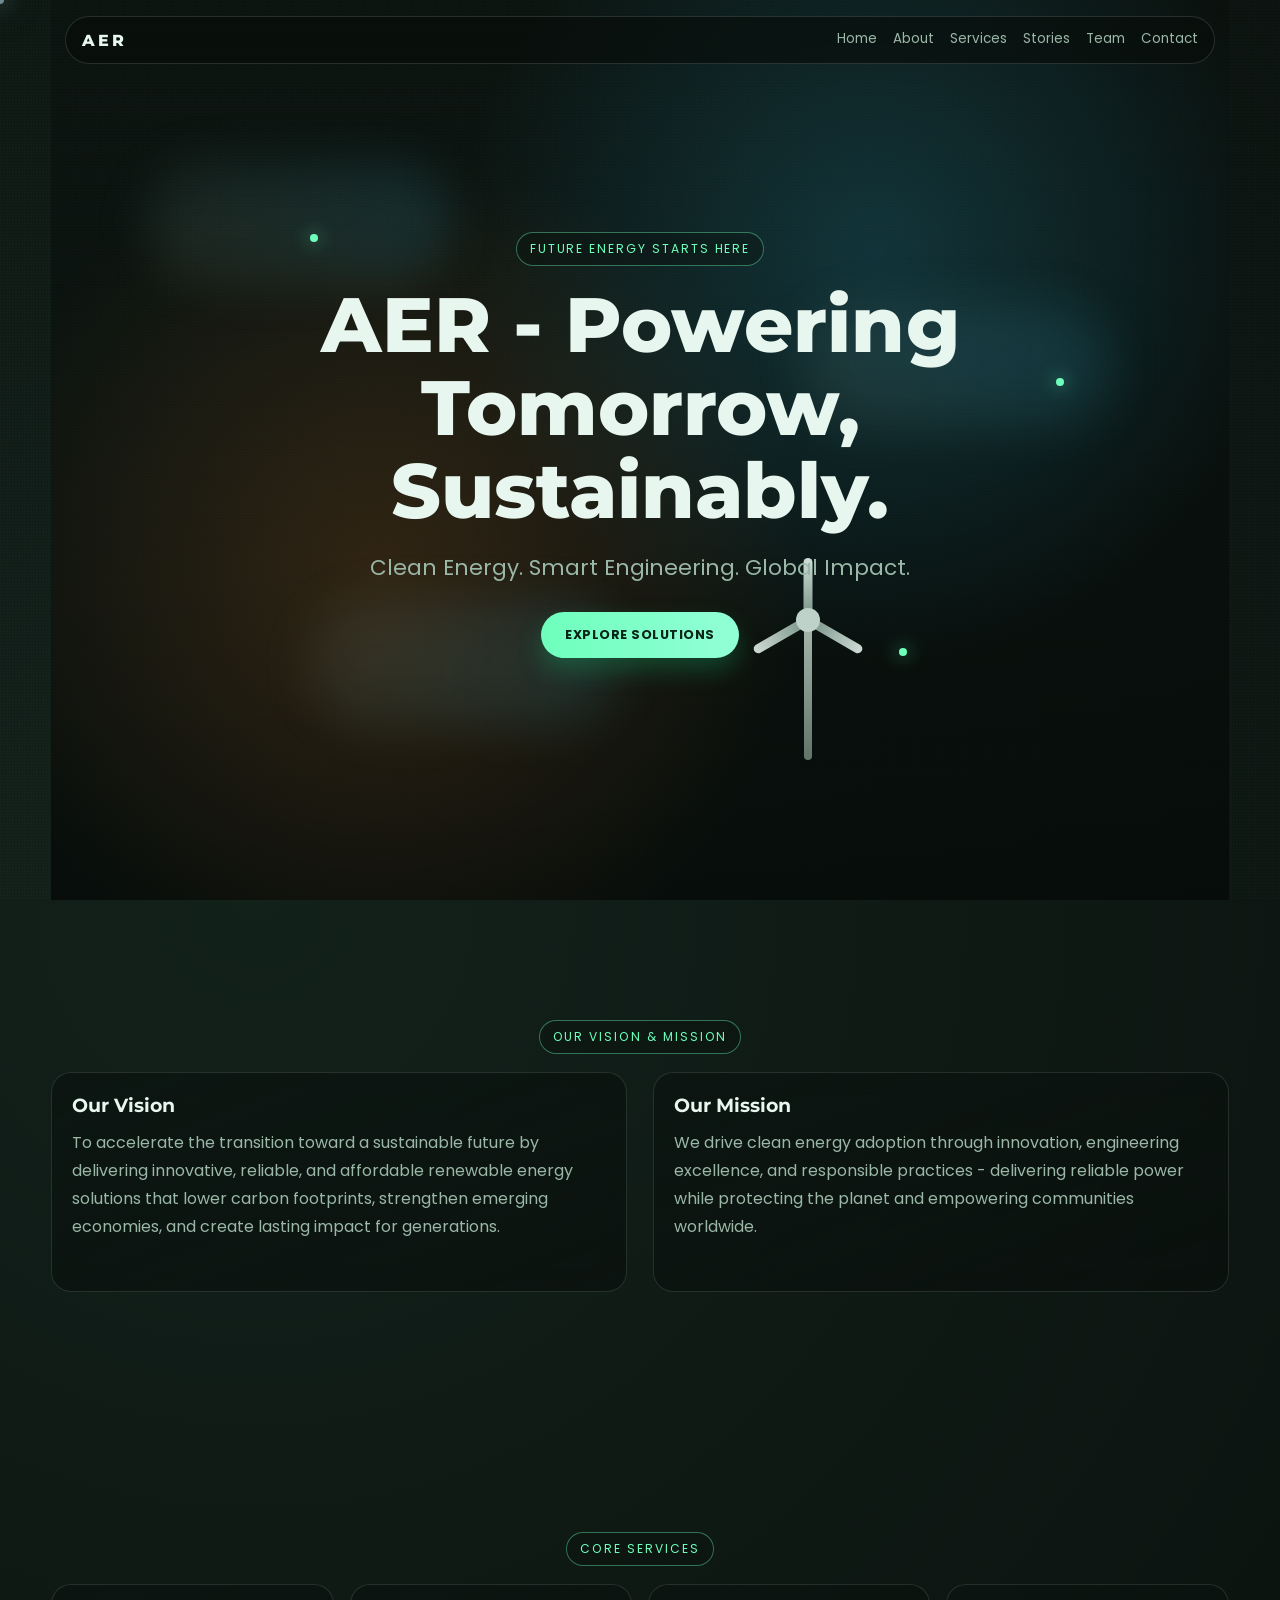
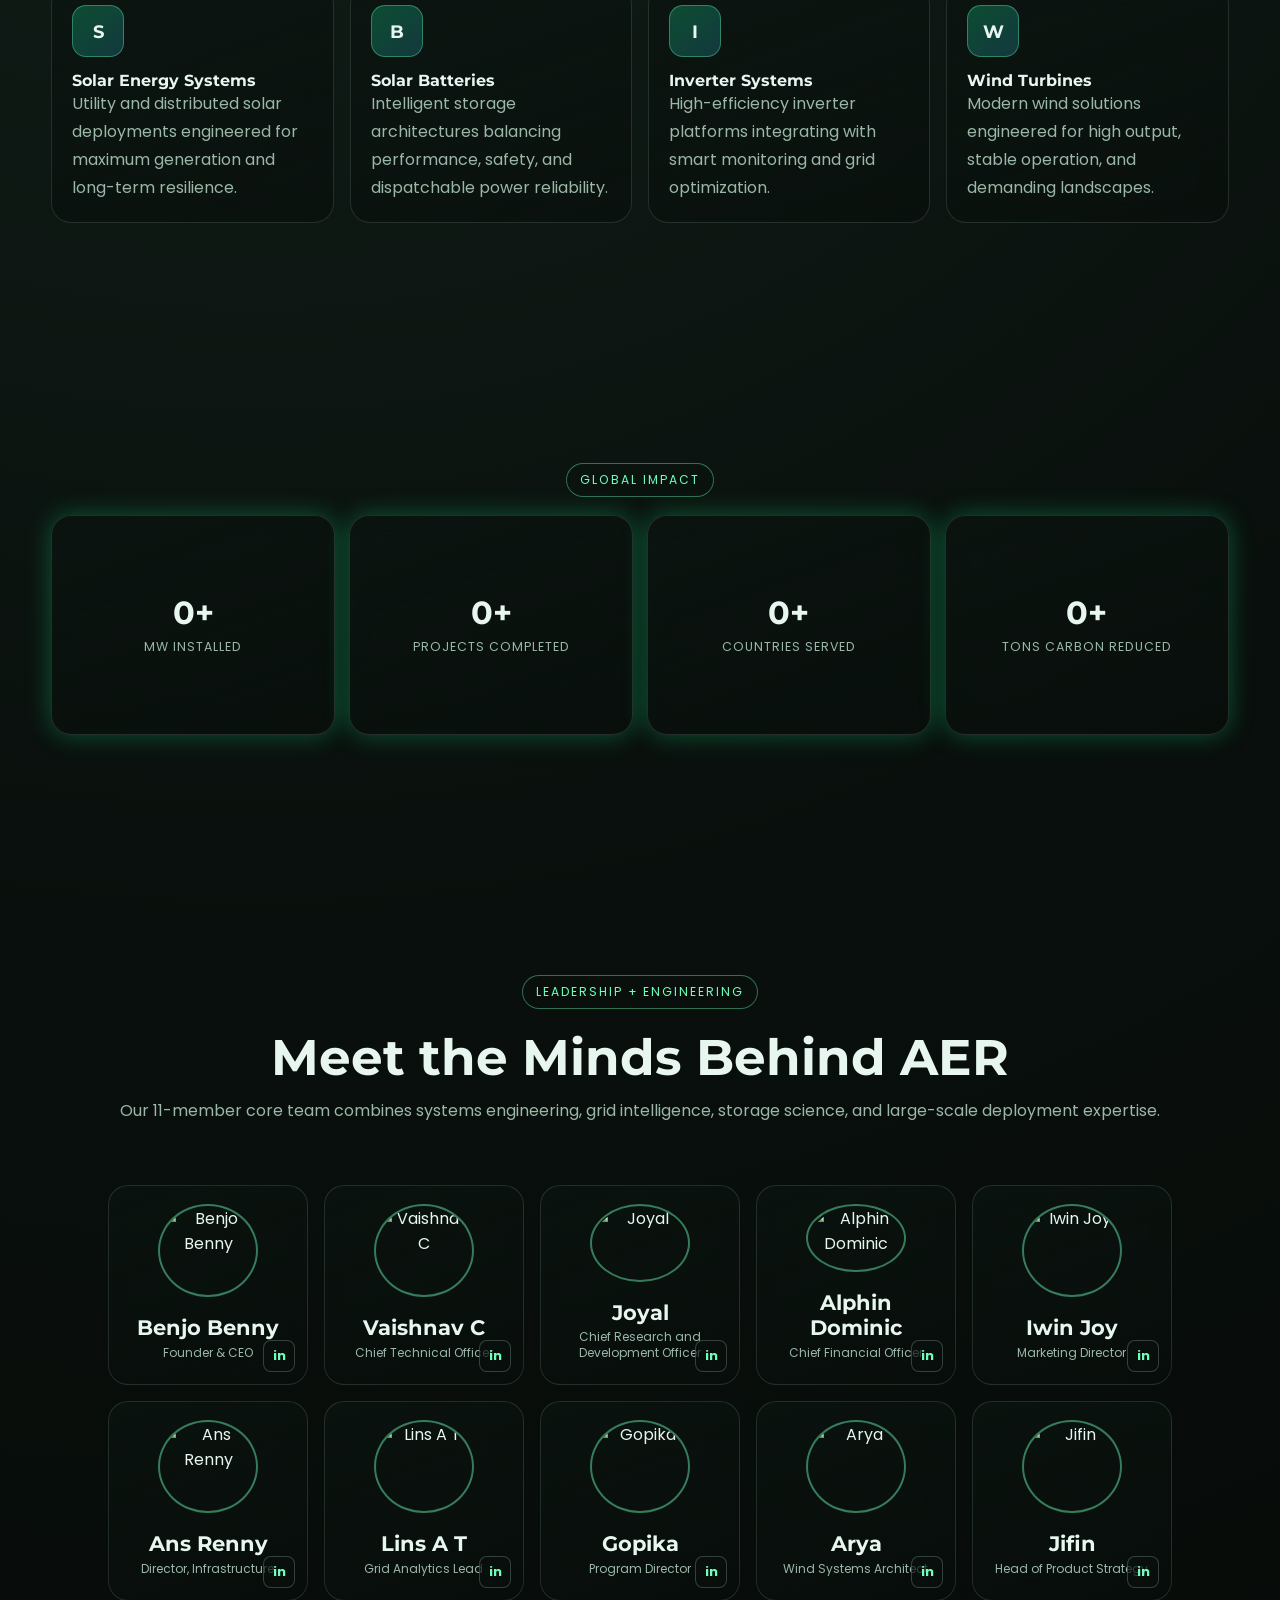
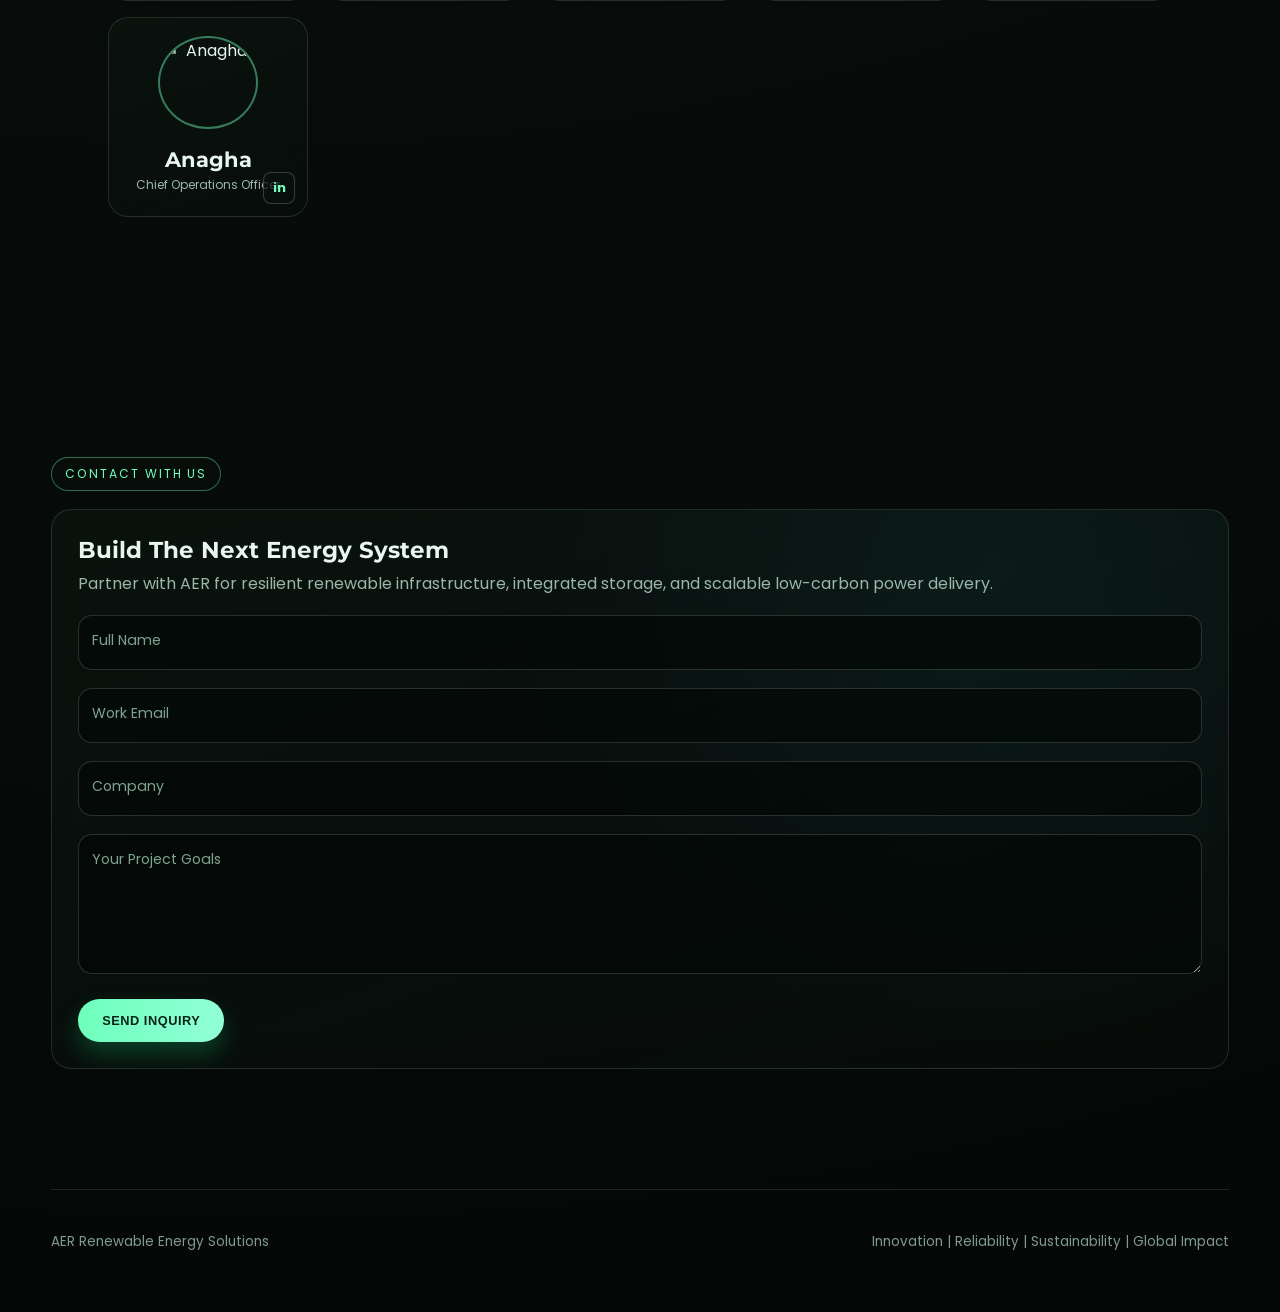
==== index.html @ be9a2032 "Add files via upload" ====
<!DOCTYPE html>
<html lang="en">
<head>
  <meta charset="UTF-8" />
  <meta name="viewport" content="width=device-width, initial-scale=1.0" />
  <title>AER | Powering Tomorrow, Sustainably.</title>
  <meta name="description" content="AER renewable energy solutions with cinematic interactive storytelling." />
  <link rel="preconnect" href="https://fonts.googleapis.com">
  <link rel="preconnect" href="https://fonts.gstatic.com" crossorigin>
  <link href="https://fonts.googleapis.com/css2?family=Montserrat:wght@400;600;700;800&family=Poppins:wght@400;500;600;700&display=swap" rel="stylesheet">
  <link rel="stylesheet" href="style.css">
  <script src="https://cdnjs.cloudflare.com/ajax/libs/gsap/3.12.5/gsap.min.js" defer></script>
  <script src="https://cdnjs.cloudflare.com/ajax/libs/gsap/3.12.5/ScrollTrigger.min.js" defer></script>
  <script src="https://unpkg.com/lenis@1.1.16/dist/lenis.min.js" defer></script>
  <script src="https://cdnjs.cloudflare.com/ajax/libs/three.js/r158/three.min.js" defer></script>
  
</head>
<body>
  <div class="grain" aria-hidden="true"></div>
  <div class="cursor-dot" aria-hidden="true"></div>
  <div class="preloader" id="preloader" aria-hidden="true">
    <div class="loader-wrap"><div class="logo">AER</div><div class="battery"><div class="battery-fill" id="batteryFill"></div></div><p>Charging clean energy experience...</p></div>
  </div>
  <div class="nav">
    <a href="#home" class="brand magnetic">AER</a>
    <!-- hamburger toggle for small screens -->
    <button class="nav-toggle" aria-label="Toggle menu">&#9776;</button>
    <div class="nav-links">
      <a href="#home" class="nav-link magnetic">Home</a><a href="#about" class="nav-link magnetic">About</a><a href="#services" class="nav-link magnetic">Services</a><a href="stories.html" class="nav-link magnetic">Stories</a><a href="#team" class="nav-link magnetic">Team</a><a href="#contact" class="nav-link magnetic">Contact</a>
    </div>
  </div>
  <main>
    <section class="hero section" id="home">
      <canvas id="earth-canvas" aria-hidden="true"></canvas><div class="hero-overlay"></div>
      <div class="parallax" data-speed=".2" style="top:18%;left:8%"></div><div class="parallax" data-speed=".35" style="top:34%;right:10%"></div><div class="parallax" data-speed=".15" style="top:67%;left:22%"></div>
      <div class="particle" data-speed=".55" style="top:26%;left:22%"></div><div class="particle" data-speed=".48" style="top:42%;right:14%"></div><div class="particle" data-speed=".62" style="top:72%;left:72%"></div>
      <!-- windmill added to hero -->
      <div class="turbine" style="bottom:20%;left:60%;width:100px;height:180px;position:absolute;z-index:3;opacity:.85;">
        <div class="blade-wrap"><div class="blade"></div><div class="blade"></div><div class="blade"></div></div>
        <div class="hub"></div>
        <div class="mast"></div>
      </div>
      <div class="hero-content"><span class="tag">Future Energy Starts Here</span><h1>AER - Powering Tomorrow, Sustainably.</h1><p>Clean Energy. Smart Engineering. Global Impact.</p><a href="#services" class="btn magnetic">Explore Solutions</a></div>
    </section>
    <section class="section" id="about"><span class="tag section-tag-center">Our Vision & Mission</span><div class="about-grid">
      <article class="glass service-card tilt-card reveal-up"><h3>Our Vision</h3><p>To accelerate the transition toward a sustainable future by delivering innovative, reliable, and affordable renewable energy solutions that lower carbon footprints, strengthen emerging economies, and create lasting impact for generations.</p></article>
      <article class="glass service-card tilt-card reveal-up"><h3>Our Mission</h3><p>We drive clean energy adoption through innovation, engineering excellence, and responsible practices - delivering reliable power while protecting the planet and empowering communities worldwide.</p></article>
    </div></section>
    <section class="section" id="services"><span class="tag section-tag-center">Core Services</span><div class="services-grid">
      <article class="service-card reveal-up tilt-card"><div class="icon">S</div><h4>Solar Energy Systems</h4><p>Utility and distributed solar deployments engineered for maximum generation and long-term resilience.</p></article>
      <article class="service-card reveal-up tilt-card"><div class="icon">B</div><h4>Solar Batteries</h4><p>Intelligent storage architectures balancing performance, safety, and dispatchable power reliability.</p></article>
      <article class="service-card reveal-up tilt-card"><div class="icon">I</div><h4>Inverter Systems</h4><p>High-efficiency inverter platforms integrating with smart monitoring and grid optimization.</p></article>
      <article class="service-card reveal-up tilt-card"><div class="icon">W</div><h4>Wind Turbines</h4><p>Modern wind solutions engineered for high output, stable operation, and demanding landscapes.</p></article>
    </div></section>
    <section class="section" id="stats"><span class="tag section-tag-center">Global Impact</span><div class="stats">
      <div class="stat-card service-card tilt-card reveal-up"><h3><span class="counter" data-target="700">0</span>+</h3><p>MW Installed</p></div>
      <div class="stat-card service-card tilt-card reveal-up"><h3><span class="counter" data-target="20">0</span>+</h3><p>Projects Completed</p></div>
      <div class="stat-card service-card tilt-card reveal-up"><h3><span class="counter" data-target="1">0</span>+</h3><p>Countries Served</p></div>
      <div class="stat-card service-card tilt-card reveal-up"><h3><span class="counter" data-target="1">0</span>+</h3><p>Tons Carbon Reduced</p></div>
    </div></section>



    <section class="section" id="team">
      <div class="team-intro reveal-up"><span class="tag">Leadership + Engineering</span><h2>Meet the Minds Behind AER</h2><p>Our 11-member core team combines systems engineering, grid intelligence, storage science, and large-scale deployment expertise.</p></div>
      <div class="team-grid">
          <article class="team-card tilt-card reveal-up"><img class="avatar" loading="lazy" src="assets\images\20250613_120931.jpg" alt="Benjo Benny" /><h4>Benjo Benny</h4><p class="role">Founder & CEO</p><a class="linkedin magnetic" href="#">in</a></article>
          <article class="team-card tilt-card reveal-up"><img class="avatar" loading="lazy" src="assets\images\me.jpg" alt="Vaishnav C" /><h4>Vaishnav C</h4><p class="role">Chief Technical Officer</p><a class="linkedin magnetic" href="https://www.linkedin.com/in/vaishnavc2005/">in</a></article>
          <article class="team-card tilt-card reveal-up"><img class="avatar" loading="lazy" src="assets\images\Screenshot_20260301_175904_Instagram.jpg" alt="Joyal" /><h4>Joyal</h4><p class="role">Chief Research and Development Officer</p><a class="linkedin magnetic" href="#">in</a></article>
          <article class="team-card tilt-card reveal-up"><img class="avatar" loading="lazy" src="assets\images\20250502_023035.jpg" alt="Alphin Dominic" /><h4>Alphin Dominic</h4><p class="role">Chief Financial Officer</p><a class="linkedin magnetic" href="#">in</a></article>
          <article class="team-card tilt-card reveal-up"><img class="avatar" loading="lazy" src="assets\images\iwin.jpg" alt="Iwin Joy" /><h4>Iwin Joy</h4><p class="role">Marketing Director</p><a class="linkedin magnetic" href="#">in</a></article>
          <article class="team-card tilt-card reveal-up"><img class="avatar" loading="lazy" src="assets\images\Screenshot_20260301_180236_Instagram.jpg" alt="Ans Renny" /><h4>Ans Renny</h4><p class="role">Director, Infrastructure</p><a class="linkedin magnetic" href="#">in</a></article>
          <article class="team-card tilt-card reveal-up"><img class="avatar" loading="lazy" src="assets\images\Screenshot_20260301_180206_Instagram.jpg" alt="Lins A T" /><h4>Lins A T</h4><p class="role">Grid Analytics Lead</p><a class="linkedin magnetic" href="#">in</a></article>
          <article class="team-card tilt-card reveal-up"><img class="avatar" loading="lazy" src="assets\images\gopika.jpg" alt="Gopika" /><h4>Gopika</h4><p class="role">Program Director</p><a class="linkedin magnetic" href="#">in</a></article>
          <article class="team-card tilt-card reveal-up"><img class="avatar" loading="lazy" src="assets\images\arya.jpg" alt="Arya" /><h4>Arya</h4><p class="role">Wind Systems Architect</p><a class="linkedin magnetic" href="#">in</a></article>
          <article class="team-card tilt-card reveal-up"><img class="avatar" loading="lazy" src="assets\images\20250612_165816.jpg" alt="Jifin" /><h4>Jifin</h4><p class="role">Head of Product Strategy</p><a class="linkedin magnetic" href="#">in</a></article>
          <article class="team-card tilt-card reveal-up"><img class="avatar" loading="lazy" src="assets\images\anagha.jpg" alt="Anagha" /><h4>Anagha</h4><p class="role">Chief Operations Officer</p><a class="linkedin magnetic" href="#">in</a></article>
      </div>
    </section>

    <section class="section" id="contact"><span class="tag">Contact with Us</span><div class="contact-wrap">
      <div class="contact-panel service-card tilt-card reveal-up" style="width:100%;">
        <h3 style="font-family:Montserrat,sans-serif;font-size:1.45rem;margin-bottom:6px">Build The Next Energy System</h3><p style="color:var(--muted);margin-bottom:18px;line-height:1.7">Partner with AER for resilient renewable infrastructure, integrated storage, and scalable low-carbon power delivery.</p>
        <form><div class="field"><input type="text" id="name" placeholder=" " required><label for="name">Full Name</label></div><div class="field"><input type="email" id="email" placeholder=" " required><label for="email">Work Email</label></div><div class="field"><input type="text" id="company" placeholder=" " required><label for="company">Company</label></div><div class="field"><textarea id="message" placeholder=" " required></textarea><label for="message">Your Project Goals</label></div><button type="submit" class="btn magnetic">Send Inquiry</button></form>
      </div>
    </div></section>
  </main>
  <footer><span>AER Renewable Energy Solutions</span><span>Innovation | Reliability | Sustainability | Global Impact</span></footer>

  <script src="script.js" defer></script>
</body>
</html>
---- style.css ----
:root{--bg:#060b09;--text:#e7f6ee;--muted:#9ab7a8;--green:#12d27f;--greenSoft:#6effbc;--orange:#ff8a31;--blue:#36cfff;--ring:rgba(110,255,188,.35)}
    *{margin:0;padding:0;box-sizing:border-box}
    html,body{min-height:100%;background:radial-gradient(circle at 20% 20%,#13211b 0%,#090f0c 45%,#040706 100%);color:var(--text);font-family:Poppins,sans-serif;overflow-x:hidden;cursor:none}
    a{text-decoration:none;color:inherit} img{display:block;max-width:100%;object-fit:cover}
    .grain{position:fixed;inset:0;pointer-events:none;z-index:2;opacity:.08;background-image:radial-gradient(circle at 1px 1px,#fff 1px,transparent 0);background-size:3px 3px;mix-blend-mode:soft-light}
    .cursor-dot,.cursor-ring{position:fixed;top:0;left:0;pointer-events:none;border-radius:50%;transform:translate(-50%,-50%);z-index:1000}
    .cursor-dot{width:8px;height:8px;background:rgba(173,216,230,0.6);box-shadow:0 0 20px rgba(173,216,230,0.8),0 0 40px rgba(173,216,230,0.5);animation:flame-flicker 1s infinite;}
    
    .cursor-particle{position:fixed;width:8px;height:8px;border-radius:50%;background:rgba(173,216,230,0.5);pointer-events:none;will-change:transform,opacity;animation:particle-fade 0.8s forwards;}
    @keyframes particle-fade{0%{transform:translate(-50%,-50%) scale(1);opacity:1;}100%{transform:translate(-50%,-50%) scale(3) translateY(-30px);opacity:0;}}
    .cursor-ring.active{width:64px;height:64px;border-color:rgba(255,140,0,.8);box-shadow:0 0 32px rgba(255,140,0,.4);}
    @keyframes flame-flicker{0%,100%{transform:scale(1);}50%{transform:scale(1.3);}}
    .preloader{position:fixed;inset:0;z-index:1100;display:grid;place-items:center;background:linear-gradient(145deg,#040806,#101b15);transition:opacity .8s}
    .preloader.hide{opacity:0;pointer-events:none}
    .loader-wrap{text-align:center;width:min(460px,86vw)}
    .logo{font:800 clamp(2rem,8vw,4.2rem)/1 Montserrat,sans-serif;letter-spacing:.35em;color:transparent;background:linear-gradient(90deg,var(--greenSoft),var(--orange),var(--blue));background-clip:text;-webkit-background-clip:text;text-shadow:0 0 36px rgba(18,210,127,.4)}
    .battery{margin-top:20px;border:1px solid rgba(154,183,168,.6);border-radius:18px;padding:4px;position:relative;height:24px}
    .battery::after{content:"";position:absolute;right:-9px;top:5px;width:5px;height:12px;border-radius:3px;background:rgba(154,183,168,.65)}
    .battery-fill{height:100%;width:0;border-radius:12px;background:linear-gradient(90deg,var(--green),var(--orange),var(--blue));box-shadow:0 0 20px rgba(18,210,127,.45)}
    .preloader p{margin-top:12px;font-size:.82rem;letter-spacing:.08em;text-transform:uppercase;color:var(--muted)}
    .nav{position:fixed;top:16px;left:50%;transform:translateX(-50%);z-index:200;width:min(1150px,94vw);padding:12px 16px;border:1px solid rgba(154,183,168,.2);border-radius:999px;background:rgba(8,13,10,.65);backdrop-filter:blur(12px);display:flex;justify-content:space-between;align-items:center}
    .brand{font:800 1rem Montserrat,sans-serif;letter-spacing:.2em}
    .nav-toggle{display:none;background:none;border:0;color:var(--text);font-size:1.6rem;cursor:pointer}
    .nav-links{display:flex;gap:16px;flex-wrap:wrap;font-size:.84rem;color:var(--muted)}
    .nav-links a{position:relative;padding-bottom:2px}.nav-links a::after{content:"";position:absolute;left:0;bottom:0;height:1px;width:0;background:var(--greenSoft);transition:.24s}.nav-links a:hover{color:var(--text)}.nav-links a:hover::after{width:100%}
    .section{width:min(1200px,92vw);margin:0 auto;padding:120px 0;position:relative;z-index:3}
    .tag{display:inline-block;font-size:.76rem;letter-spacing:.16em;text-transform:uppercase;color:var(--greenSoft);border:1px solid rgba(110,255,188,.4);border-radius:999px;padding:7px 13px;margin-bottom:18px;background:rgba(10,18,14,.4)}
    .hero{min-height:100vh;display:grid;place-items:center;padding-top:110px;overflow:hidden}
    #earth-canvas{position:absolute;inset:0;z-index:0;opacity:.65;pointer-events:none}
    .hero-overlay{position:absolute;inset:0;z-index:1;pointer-events:none;background:radial-gradient(circle at 70% 28%,rgba(54,207,255,.18),transparent 40%),radial-gradient(circle at 28% 64%,rgba(255,138,49,.16),transparent 42%),linear-gradient(180deg,rgba(6,11,9,.28),rgba(6,11,9,.88))}
    .hero-content{position:relative;z-index:3;max-width:880px;text-align:center}
    .hero h1{font:800 clamp(2.1rem,6vw,5rem)/1.08 Montserrat,sans-serif;margin-bottom:18px}
    .hero p{font-size:clamp(1rem,2.2vw,1.35rem);color:var(--muted);max-width:700px;margin:0 auto 28px}
    .btn{display:inline-flex;align-items:center;justify-content:center;border:0;color:#082418;background:linear-gradient(90deg,var(--greenSoft),#92ffd6);font-weight:700;letter-spacing:.04em;text-transform:uppercase;font-size:.8rem;border-radius:999px;padding:14px 24px;position:relative;overflow:hidden;box-shadow:0 12px 24px rgba(18,210,127,.25)}
    .btn::after{content:"";position:absolute;inset:0;background:linear-gradient(120deg,transparent 20%,rgba(255,255,255,.65),transparent 75%);transform:translateX(-120%);transition:.45s}.btn:hover::after{transform:translateX(130%)}
    .parallax,.particle{position:absolute;pointer-events:none;z-index:1}.parallax{width:clamp(140px,24vw,340px);height:clamp(70px,10vw,120px);border-radius:999px;filter:blur(25px);background:linear-gradient(90deg,rgba(154,183,168,.1),rgba(54,207,255,.12))}.particle{width:8px;height:8px;border-radius:50%;background:var(--greenSoft);box-shadow:0 0 18px rgba(110,255,188,.8)}
    .about-grid,.services-grid,.stats{display:grid;gap:16px}
    .about-grid{grid-template-columns:repeat(2,minmax(0,1fr));gap:26px}
    .services-grid{grid-template-columns:repeat(4,minmax(0,1fr))}
    .stats{grid-template-columns:repeat(4,minmax(0,1fr));gap:14px}
    .glass,.service-card,.stat-card,.team-card,.contact-panel{border:1px solid rgba(154,183,168,.18);border-radius:20px;background:linear-gradient(160deg,rgba(11,20,16,.82),rgba(8,14,11,.58));backdrop-filter:blur(12px)}
    .glass{padding:28px}.glass h3{font:700 1.2rem Montserrat,sans-serif;margin-bottom:12px}.glass p,.service-card p,.scene p,.team-intro p{color:var(--muted);line-height:1.75}
    .service-card{padding:20px;min-height:220px;position:relative;overflow:hidden;transition:.28s;isolation:isolate}.service-card:hover{transform:translateY(-8px);border-color:rgba(110,255,188,.45)}
    .service-card::before{content:"";position:absolute;inset:-20%;background:radial-gradient(circle at var(--mx,50%) var(--my,50%),rgba(18,210,127,.24),transparent 46%);opacity:0;transition:.24s;z-index:-1}.service-card:hover::before{opacity:1}
    .icon{width:52px;height:52px;border-radius:14px;display:grid;place-items:center;font:700 1.1rem Montserrat,sans-serif;margin-bottom:14px;background:linear-gradient(140deg,rgba(18,210,127,.3),rgba(54,207,255,.2));border:1px solid rgba(110,255,188,.35)}
    .service-card h4,.stat-card h3,.scene h3,.team-intro h2,.team-card h4{font-family:Montserrat,sans-serif}

.team-card h4{font-size:clamp(1rem,2vw,1.3rem);margin:6px 0 4px;word-break:break-word}
    .stat-card{padding:8px 12px;text-align:center;box-shadow:0 0 24px rgba(18,210,127,.35);min-width:120px;height:120px;display:flex;flex-direction:column;justify-content:center}.stat-card h3{font-size:clamp(1.4rem,3vw,2rem);margin:0}.stat-card p{color:var(--muted);font-size:.78rem;letter-spacing:.08em;text-transform:uppercase;margin:4px 0 0}
    .story{width:100%;max-width:100%;margin:0}.story-title{width:min(1200px,92vw);margin:0 auto;padding:80px 0 16px}
    .scene{min-height:85vh;display:grid;place-items:center;position:relative;overflow:hidden;border-block:1px solid rgba(154,183,168,.1)}
    .scene-bg{position:absolute;inset:0;z-index:1;background-size:cover;background-position:center;opacity:.94;filter:brightness(.5) saturate(1.08)}
    .scene-overlay{position:absolute;inset:0;background:linear-gradient(180deg,rgba(7,10,9,.3),rgba(6,10,8,.9));z-index:2}
    .scene-content{width:min(1000px,90vw);display:flex;justify-content:space-between;align-items:flex-end;gap:18px;padding-bottom:60px;position:relative;z-index:3}
    .scene h3{font-size:clamp(1.4rem,4vw,2.6rem);max-width:540px}.scene p{max-width:380px;text-align:right;font-size:.95rem}
    .energy-lines,.wind-lines{position:absolute;inset:0;z-index:2;pointer-events:none}
    .energy-lines path,.wind-lines path{fill:none;stroke-width:2.2;stroke-linecap:round;stroke-dasharray:600;stroke-dashoffset:600;filter:drop-shadow(0 0 8px rgba(54,207,255,.8))}
    .energy-lines path{stroke:var(--orange)} .wind-lines path{stroke:var(--blue)}
    .turbine{position:absolute;bottom:14%;left:14%;width:120px;height:220px;z-index:2;opacity:.95}
    .mast{width:8px;height:140px;background:linear-gradient(#c6d7ce,#71867b);margin:80px auto 0;border-radius:5px}
    .hub{width:24px;height:24px;border-radius:50%;background:#dff4ea;position:absolute;top:68px;left:50%;transform:translateX(-50%)}
    .blade-wrap{width:130px;height:130px;position:absolute;top:14px;left:50%;transform:translateX(-50%);transform-origin:center}
    .blade{position:absolute;width:9px;height:62px;left:50%;top:4px;transform-origin:bottom center;border-radius:8px;background:linear-gradient(#f3fff9,#88a79a)}
    .blade:nth-child(1){transform:translateX(-50%) rotate(0)} .blade:nth-child(2){transform:translateX(-50%) rotate(120deg)} .blade:nth-child(3){transform:translateX(-50%) rotate(240deg)}
    .team-intro{text-align:center;margin-bottom:60px}.team-intro h2{font-size:clamp(1.9rem,5vw,3.1rem);margin-bottom:10px}
    .team-grid{display:grid;gap:16px;grid-template-columns:repeat(auto-fill,200px);grid-auto-rows:200px;justify-content:center}
/* row-* wrappers no longer needed but keep for backward compatibility */
.row-3,.row-4{display:grid;gap:16px}
.row-3{grid-template-columns:repeat(3,200px);grid-auto-rows:200px;justify-content:center}
.row-4{grid-template-columns:repeat(4,200px);grid-auto-rows:200px;justify-content:center}
    .team-card{padding:18px;aspect-ratio:1/1;/* keep square */width:200px;/* increased size for more space */position:relative;overflow:hidden;transform-style:preserve-3d;transition:.2s;display:flex;flex-direction:column;align-items:center;justify-content:center;text-align:center;}
    .team-card::before{content:"";position:absolute;inset:0;background:radial-gradient(circle at var(--sx,50%) var(--sy,50%),rgba(54,207,255,.22),transparent 38%);opacity:0;transition:.2s}
    .team-card:hover{border-color:rgba(54,207,255,.45)}.team-card:hover::before{opacity:1}
    .avatar{width:100px;height:100px;border-radius:50%;border:2px solid rgba(110,255,188,.45);margin-bottom:12px;object-fit:cover}
    .role{color:var(--muted);font-size:.75rem;margin-bottom:6px;line-height:1.3;word-break:break-word}
    .linkedin{position:absolute;right:12px;bottom:12px;width:32px;height:32px;border-radius:8px;display:grid;place-items:center;border:1px solid rgba(154,183,168,.3);color:var(--greenSoft);font-weight:700;background:rgba(10,16,13,.7);font-size:0.8rem}
    .contact-wrap{display:grid;grid-template-columns:1fr;gap:20px;align-items:stretch}
    .contact-panel{padding:26px;background:linear-gradient(160deg,rgba(11,20,16,.8),rgba(9,14,11,.58)),radial-gradient(circle at 80% 10%,rgba(54,207,255,.2),transparent 46%)}
    .field{position:relative;margin-bottom:18px}
    .field input,.field textarea{width:100%;padding:16px 14px 12px;border-radius:14px;border:1px solid rgba(154,183,168,.23);background:rgba(4,9,7,.7);color:var(--text);font:inherit;outline:none;transition:.2s}
    .field textarea{min-height:140px;resize:vertical}.field label{position:absolute;left:14px;top:15px;color:#7fa391;font-size:.88rem;pointer-events:none;transition:.2s}
    .field input:focus,.field textarea:focus,.field input:not(:placeholder-shown),.field textarea:not(:placeholder-shown){border-color:rgba(110,255,188,.6);box-shadow:0 0 0 3px rgba(18,210,127,.14)}
    .field input:focus+label,.field textarea:focus+label,.field input:not(:placeholder-shown)+label,.field textarea:not(:placeholder-shown)+label{top:-9px;font-size:.74rem;color:var(--greenSoft);background:#0a120e;padding:0 4px}
    .map{height:100%;min-height:360px;border-radius:20px;border:1px solid rgba(154,183,168,.18);position:relative;overflow:hidden;background:linear-gradient(180deg,rgba(11,20,16,.7),rgba(8,14,11,.74)),url("https://images.unsplash.com/photo-1469474968028-56623f02e42e?auto=format&fit=crop&w=1200&q=80") center/cover}
    .map::after{content:"";position:absolute;inset:0;background:repeating-linear-gradient(90deg,rgba(110,255,188,.08) 0 1px,transparent 1px 26px),repeating-linear-gradient(0deg,rgba(54,207,255,.08) 0 1px,transparent 1px 26px);opacity:.5}
    .map-pin{position:absolute;left:58%;top:45%;width:18px;height:18px;border-radius:50%;background:var(--orange);box-shadow:0 0 20px rgba(255,138,49,.8);z-index:2;animation:ping 1.8s infinite ease-out}
    footer{width:min(1200px,92vw);margin:0 auto;padding:42px 0 60px;color:#7f9b8d;font-size:.84rem;display:flex;justify-content:space-between;border-top:1px solid rgba(154,183,168,.16)}
    @keyframes ping{0%{transform:scale(1);opacity:1}100%{transform:scale(2.8);opacity:0}}
    @media(max-width:1080px){.services-grid,.stats{grid-template-columns:repeat(2,minmax(0,1fr))}.scene-content{flex-direction:column;align-items:flex-start}.scene p{text-align:left}.contact-wrap{grid-template-columns:1fr}.row-4{grid-template-columns:repeat(2,minmax(0,1fr))}.row-3{grid-template-columns:1fr}}
    @media(max-width:760px){.nav{border-radius:18px}
      .nav-toggle{display:block}
      .nav-links{gap:10px;font-size:.75rem}
      .nav-links{position:absolute;top:60px;left:50%;transform:translateX(-50%);background:rgba(8,13,10,.85);flex-direction:column;align-items:center;gap:12px;padding:12px;display:none;max-width:90vw;border-radius:12px;}
      .nav-links.open{display:flex}
      .about-grid,.services-grid,.stats,.row-4{grid-template-columns:1fr}.section{padding:92px 0}.hero{min-height:92vh}
      .parallax,.particle,.turbine{display:none}
      #earth-canvas{display:none}
      .cursor-dot,.cursor-ring{display:none}html,body{cursor:auto}}

/* smaller adjustments for very narrow phones */
@media(max-width:480px){
      .nav{padding:8px 12px}
      .nav-toggle{font-size:1.4rem}
      .hero h1{font-size:clamp(1.8rem,7vw,4rem)}
      .hero p{font-size:clamp(.9rem,3vw,1.2rem)}
      .btn{padding:12px 20px;font-size:.72rem}
      .scene-content{padding-bottom:40px}
      footer{flex-direction:column;gap:10px;text-align:center}
}
.section-tag-center{display:table;margin-left:auto;margin-right:auto}
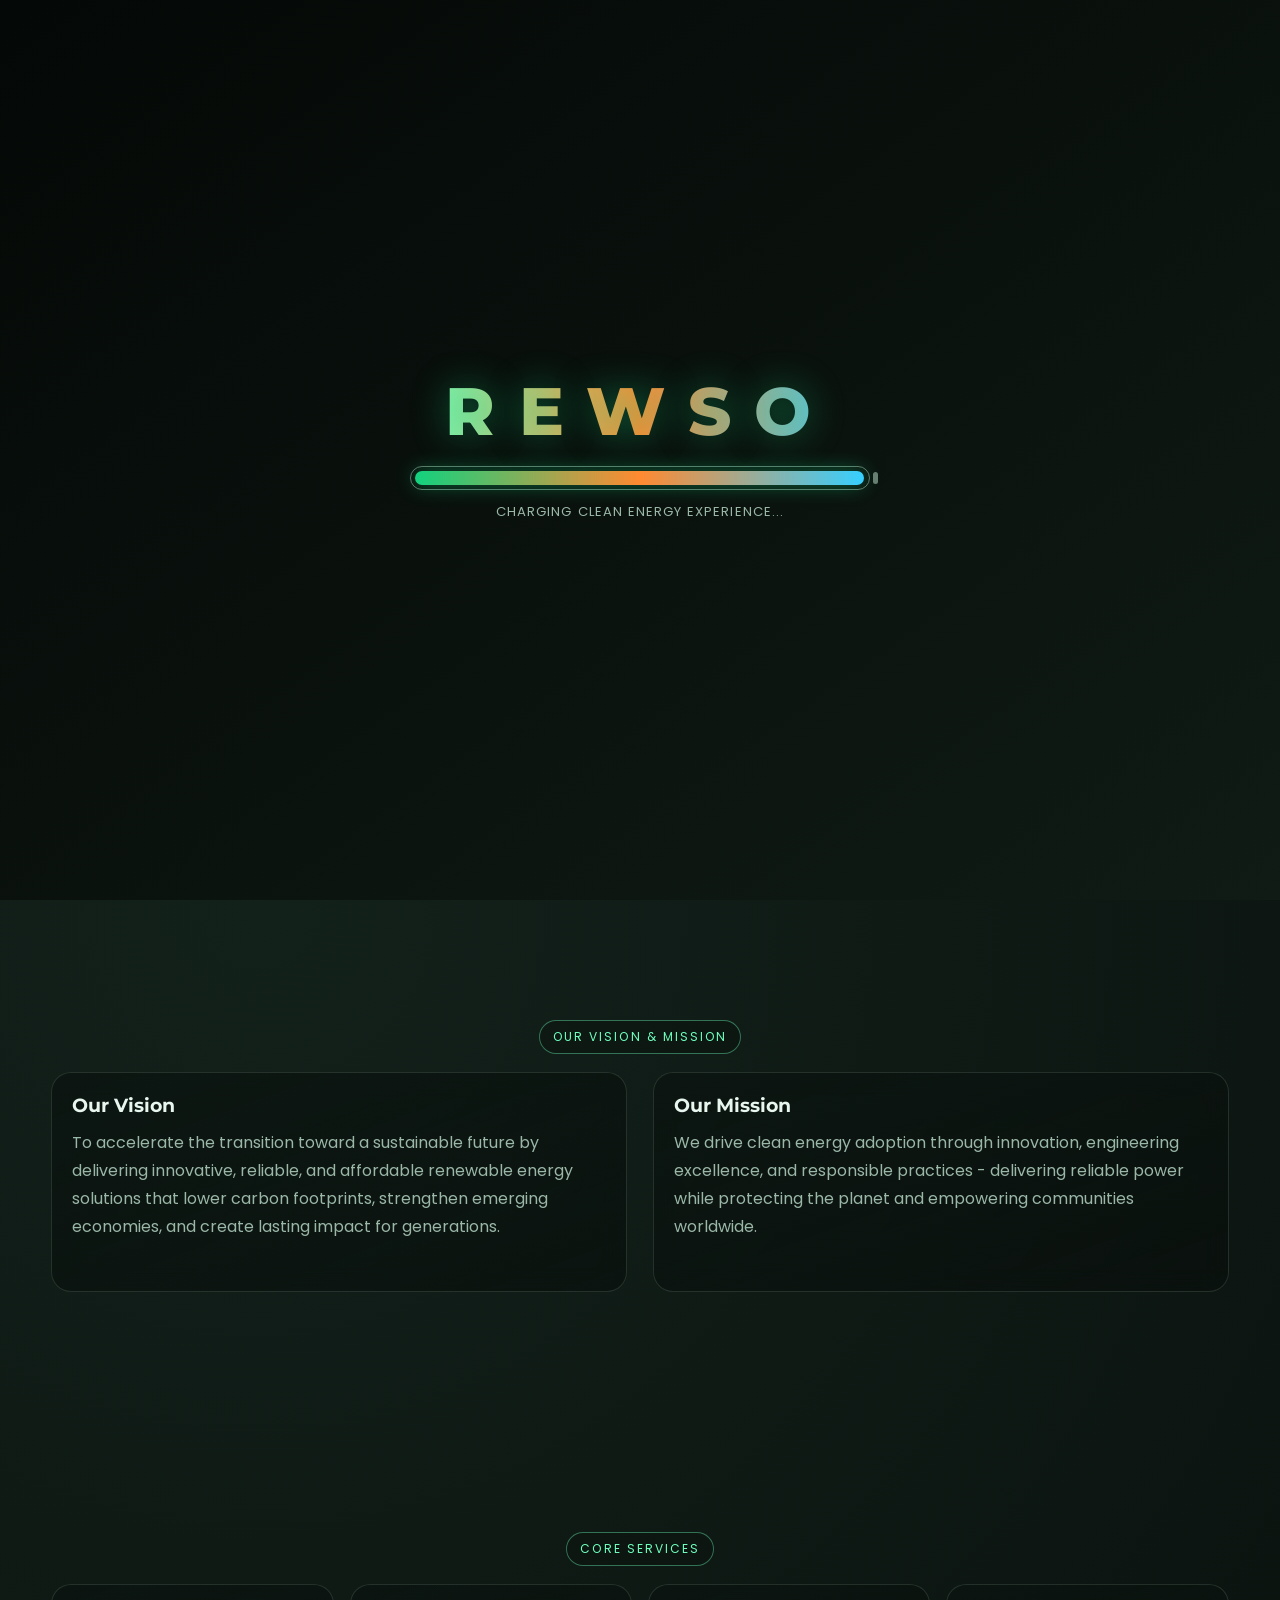
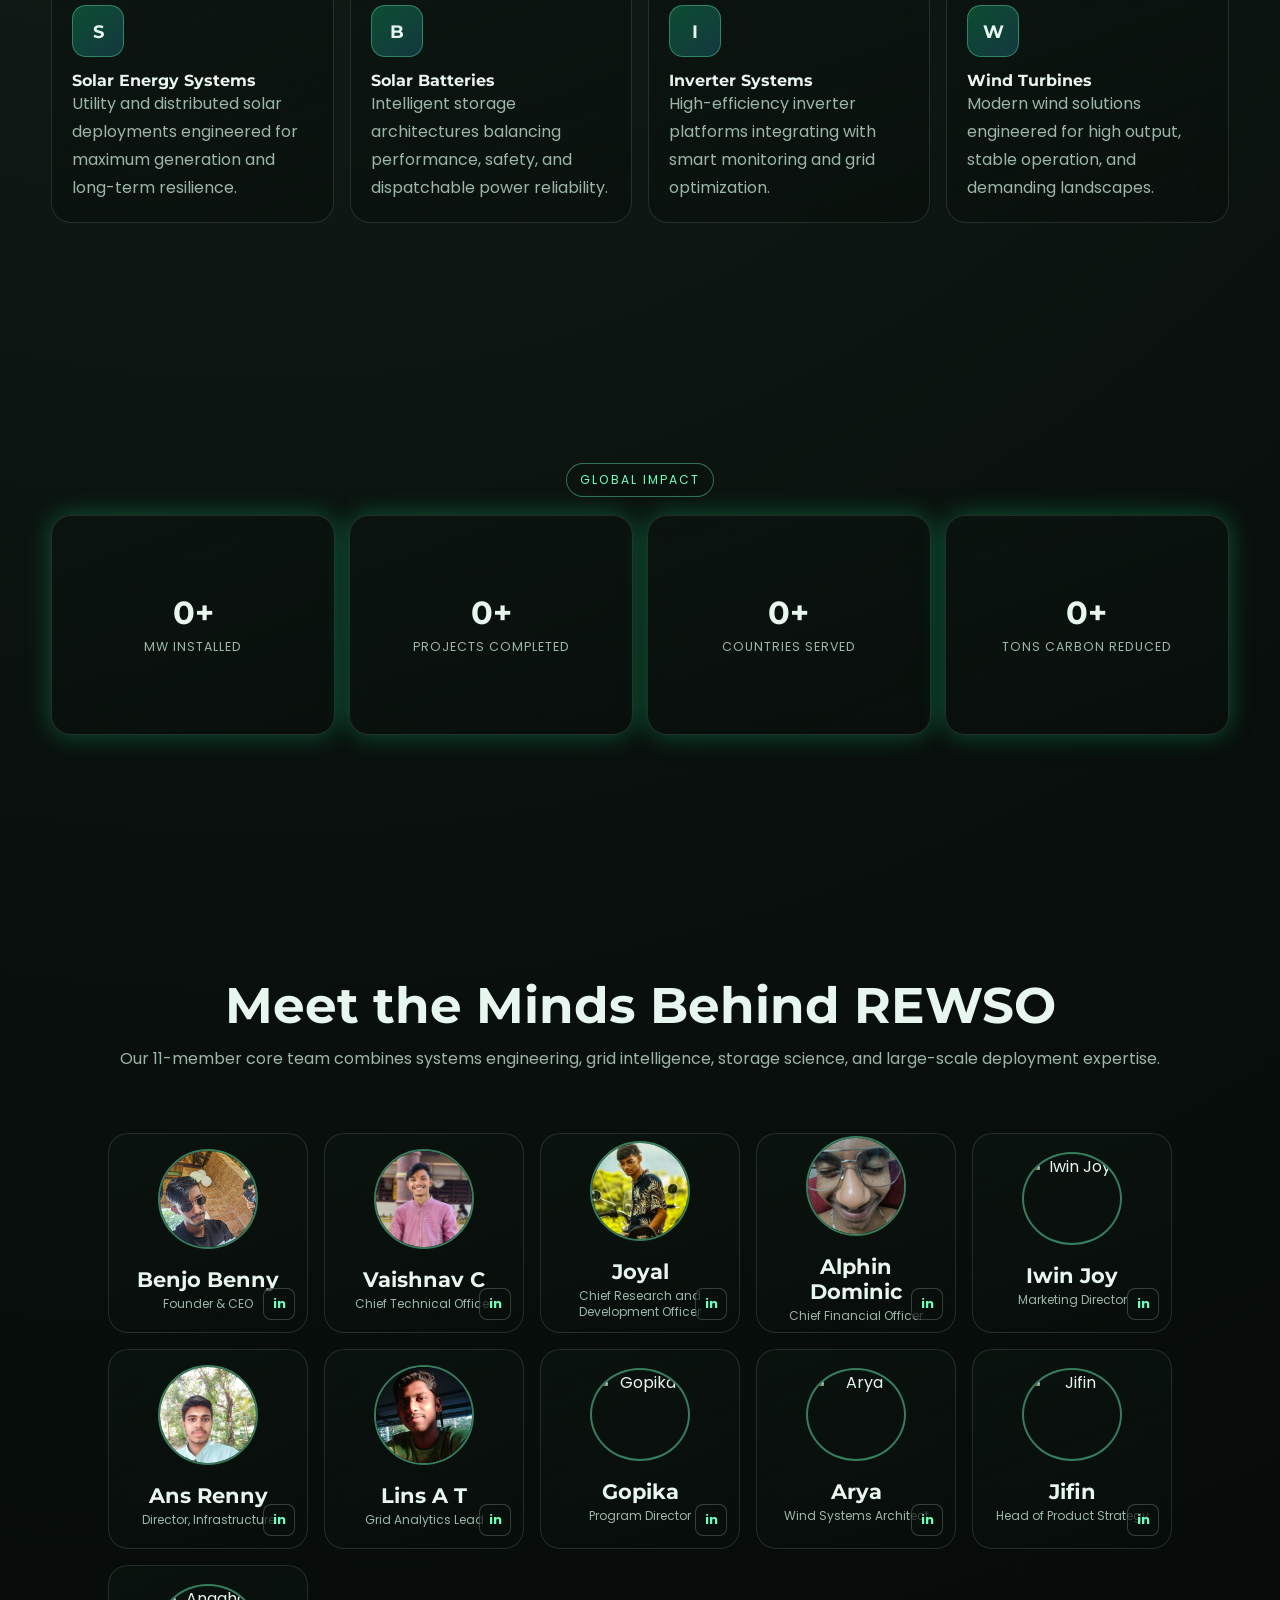
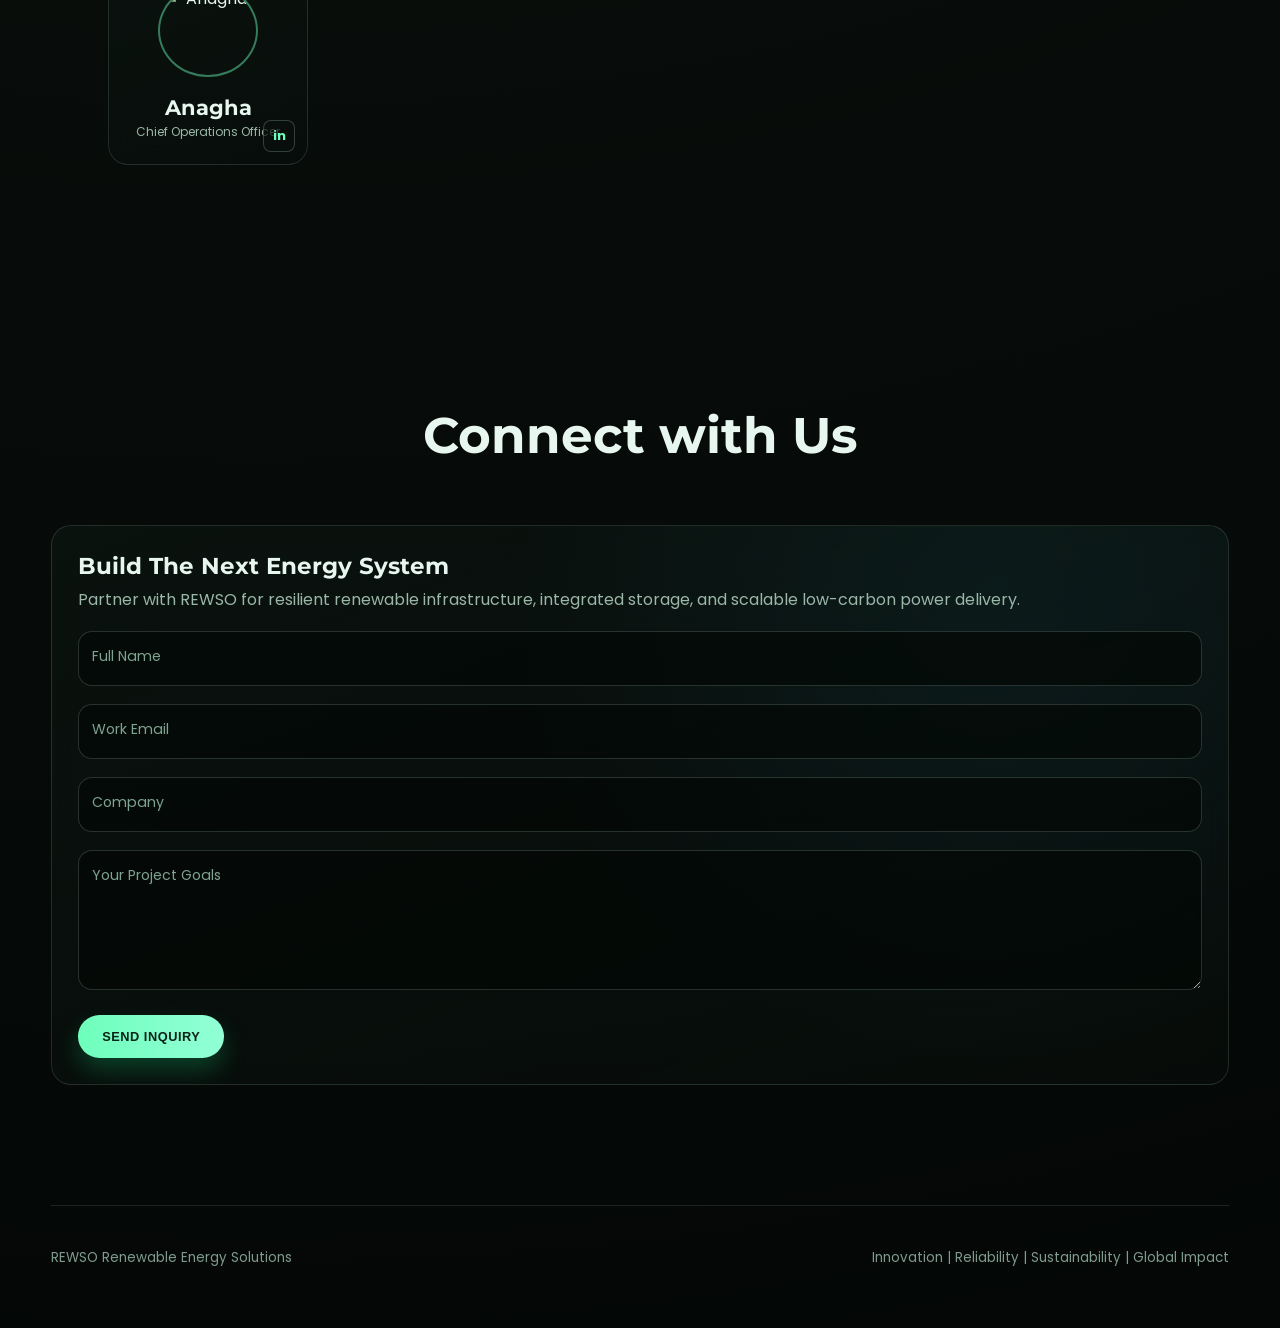
==== commit 42a05234: "Update index.html" ====
--- a/index.html
+++ b/index.html
@@ -4,7 +4,7 @@
 <head>
   <meta charset="UTF-8" />
   <meta name="viewport" content="width=device-width, initial-scale=1.0" />
-  <title>AER | Powering Tomorrow, Sustainably.</title>
+  <title>REWSO | Powering Tomorrow, Sustainably.</title>
   <meta name="description" content="AER renewable energy solutions with cinematic interactive storytelling." />
   <link rel="preconnect" href="https://fonts.googleapis.com">
   <link rel="preconnect" href="https://fonts.gstatic.com" crossorigin>
@@ -20,76 +20,221 @@
   <div class="grain" aria-hidden="true"></div>
   <div class="cursor-dot" aria-hidden="true"></div>
   <div class="preloader" id="preloader" aria-hidden="true">
-    <div class="loader-wrap"><div class="logo">AER</div><div class="battery"><div class="battery-fill" id="batteryFill"></div></div><p>Charging clean energy experience...</p></div>
+    <div class="loader-wrap"><div class="logo">REWSO</div><div class="battery"><div class="battery-fill" id="batteryFill"></div></div><p>Charging clean energy experience...</p></div>
   </div>
   <div class="nav">
-    <a href="#home" class="brand magnetic">AER</a>
+    <a href="#home" class="brand magnetic">REWSO</a>
     <!-- hamburger toggle for small screens -->
     <button class="nav-toggle" aria-label="Toggle menu">&#9776;</button>
     <div class="nav-links">
-      <a href="#home" class="nav-link magnetic">Home</a><a href="#about" class="nav-link magnetic">About</a><a href="#services" class="nav-link magnetic">Services</a><a href="stories.html" class="nav-link magnetic">Stories</a><a href="#team" class="nav-link magnetic">Team</a><a href="#contact" class="nav-link magnetic">Contact</a>
+      <a href="#home" class="nav-link magnetic">Home</a>
+      <a href="#about" class="nav-link magnetic">About</a>
+      <a href="products.html" class="nav-link magnetic">Products</a>
+      <a href="#services" class="nav-link magnetic">Services</a>
+      <!--<a href="stories.html" class="nav-link magnetic">Stories</a>-->
+      <a href="#team" class="nav-link magnetic">Team</a>
+      <a href="#contact" class="nav-link magnetic">Contact</a>
     </div>
   </div>
   <main>
     <section class="hero section" id="home">
       <canvas id="earth-canvas" aria-hidden="true"></canvas><div class="hero-overlay"></div>
-      <div class="parallax" data-speed=".2" style="top:18%;left:8%"></div><div class="parallax" data-speed=".35" style="top:34%;right:10%"></div><div class="parallax" data-speed=".15" style="top:67%;left:22%"></div>
-      <div class="particle" data-speed=".55" style="top:26%;left:22%"></div><div class="particle" data-speed=".48" style="top:42%;right:14%"></div><div class="particle" data-speed=".62" style="top:72%;left:72%"></div>
-      <!-- windmill added to hero -->
-      <div class="turbine" style="bottom:20%;left:60%;width:100px;height:180px;position:absolute;z-index:3;opacity:.85;">
-        <div class="blade-wrap"><div class="blade"></div><div class="blade"></div><div class="blade"></div></div>
+      <div class="parallax" data-speed=".2" style="top:18%;left:8%"></div>
+      <div class="parallax" data-speed=".35" style="top:34%;right:10%"></div>
+      <div class="parallax" data-speed=".15" style="top:67%;left:22%"></div>
+      <div class="particle" data-speed=".55" style="top:26%;left:22%"></div>
+      <div class="particle" data-speed=".48" style="top:42%;right:14%"></div>
+      <div class="particle" data-speed=".62" style="top:72%;left:72%"></div>
+      <!-- windmills added to hero (left and right) -->
+      <div class="turbine left" style="position:absolute;bottom:20%;left:8%;">
+        <div class="blade-wrap">
+        <div class="blade"></div>
+        <div class="blade"></div>
+        <div class="blade"></div>
+      </div>
         <div class="hub"></div>
         <div class="mast"></div>
       </div>
-      <div class="hero-content"><span class="tag">Future Energy Starts Here</span><h1>AER - Powering Tomorrow, Sustainably.</h1><p>Clean Energy. Smart Engineering. Global Impact.</p><a href="#services" class="btn magnetic">Explore Solutions</a></div>
+      <div class="turbine right" style="position:absolute;bottom:20%;right:8%;">
+        <div class="blade-wrap">
+          <div class="blade"></div>
+          <div class="blade"></div>
+          <div class="blade"></div>
+        </div>
+        <div class="hub"></div>
+        <div class="mast"></div>
+      </div>
+
+      <!-- HERO CONTENT CHANGE-->
+      <div class="hero-content"><h1>REWSO </h1>
+        <p>Powering Tomorrow, Sustainably.</p>
+        <a href="#services" class="btn magnetic">Explore Solutions</a>
+      </div>
     </section>
-    <section class="section" id="about"><span class="tag section-tag-center">Our Vision & Mission</span><div class="about-grid">
-      <article class="glass service-card tilt-card reveal-up"><h3>Our Vision</h3><p>To accelerate the transition toward a sustainable future by delivering innovative, reliable, and affordable renewable energy solutions that lower carbon footprints, strengthen emerging economies, and create lasting impact for generations.</p></article>
-      <article class="glass service-card tilt-card reveal-up"><h3>Our Mission</h3><p>We drive clean energy adoption through innovation, engineering excellence, and responsible practices - delivering reliable power while protecting the planet and empowering communities worldwide.</p></article>
-    </div></section>
-    <section class="section" id="services"><span class="tag section-tag-center">Core Services</span><div class="services-grid">
-      <article class="service-card reveal-up tilt-card"><div class="icon">S</div><h4>Solar Energy Systems</h4><p>Utility and distributed solar deployments engineered for maximum generation and long-term resilience.</p></article>
-      <article class="service-card reveal-up tilt-card"><div class="icon">B</div><h4>Solar Batteries</h4><p>Intelligent storage architectures balancing performance, safety, and dispatchable power reliability.</p></article>
-      <article class="service-card reveal-up tilt-card"><div class="icon">I</div><h4>Inverter Systems</h4><p>High-efficiency inverter platforms integrating with smart monitoring and grid optimization.</p></article>
-      <article class="service-card reveal-up tilt-card"><div class="icon">W</div><h4>Wind Turbines</h4><p>Modern wind solutions engineered for high output, stable operation, and demanding landscapes.</p></article>
-    </div></section>
-    <section class="section" id="stats"><span class="tag section-tag-center">Global Impact</span><div class="stats">
-      <div class="stat-card service-card tilt-card reveal-up"><h3><span class="counter" data-target="700">0</span>+</h3><p>MW Installed</p></div>
-      <div class="stat-card service-card tilt-card reveal-up"><h3><span class="counter" data-target="20">0</span>+</h3><p>Projects Completed</p></div>
-      <div class="stat-card service-card tilt-card reveal-up"><h3><span class="counter" data-target="1">0</span>+</h3><p>Countries Served</p></div>
-      <div class="stat-card service-card tilt-card reveal-up"><h3><span class="counter" data-target="1">0</span>+</h3><p>Tons Carbon Reduced</p></div>
-    </div></section>
+    <section class="section" id="about">
+      <div class="turbine section-turbine" style="top:15%;left:5%;width:80px;height:140px;opacity:.4;"></div>
+      <span class="tag section-tag-center">Our Vision & Mission</span><div class="about-grid">
+      <article class="glass service-card tilt-card reveal-up">
+        <h3>Our Vision</h3>
+        <p>To accelerate the transition toward a sustainable future by delivering innovative, reliable, and affordable renewable energy solutions that lower carbon footprints, strengthen emerging economies, and create lasting impact for generations.</p>
+      </article>
+      <article class="glass service-card tilt-card reveal-up">
+        <h3>Our Mission</h3>
+        <p>We drive clean energy adoption through innovation, engineering excellence, and responsible practices - delivering reliable power while protecting the planet and empowering communities worldwide.</p>
+      </article>
+    </div>
+  </section>
+    <section class="section" id="services">
+      <div class="turbine section-turbine" style="top:10%;right:5%;width:80px;height:140px;opacity:.4;"></div>
+      <span class="tag section-tag-center">Core Services</span>
+      <div class="services-grid">
+      <article class="service-card reveal-up tilt-card">
+        <div class="icon">S</div>
+        <h4>Solar Energy Systems</h4><p>Utility and distributed solar deployments engineered for maximum generation and long-term resilience.</p>
+      </article>
+      <article class="service-card reveal-up tilt-card">
+        <div class="icon">B</div>
+        <h4>Solar Batteries</h4>
+        <p>Intelligent storage architectures balancing performance, safety, and dispatchable power reliability.</p>
+      </article>
+      <article class="service-card reveal-up tilt-card">
+        <div class="icon">I</div>
+        <h4>Inverter Systems</h4>
+        <p>High-efficiency inverter platforms integrating with smart monitoring and grid optimization.</p>
+      </article>
+      <article class="service-card reveal-up tilt-card">
+        <div class="icon">W</div>
+        <h4>Wind Turbines</h4>
+        <p>Modern wind solutions engineered for high output, stable operation, and demanding landscapes.</p>
+      </article>
+    </div>
+  </section>
+    <section class="section" id="stats">
+      <div class="turbine section-turbine" style="bottom:10%;left:5%;width:80px;height:140px;opacity:.4;"></div>
+      <span class="tag section-tag-center">Global Impact</span>
+      <div class="stats">
+      <div class="stat-card service-card tilt-card reveal-up"><h3>
+        <span class="counter" data-target="700">0</span>+</h3><p>MW Installed</p></div>
+      <div class="stat-card service-card tilt-card reveal-up">
+        <h3><span class="counter" data-target="20">0</span>+</h3><p>Projects Completed</p></div>
+      <div class="stat-card service-card tilt-card reveal-up">
+        <h3><span class="counter" data-target="1">0</span>+</h3><p>Countries Served</p></div>
+      <div class="stat-card service-card tilt-card reveal-up">
+        <h3><span class="counter" data-target="1">0</span>+</h3><p>Tons Carbon Reduced</p></div>
+      </div>
+  </section>
 
 
 
     <section class="section" id="team">
-      <div class="team-intro reveal-up"><span class="tag">Leadership + Engineering</span><h2>Meet the Minds Behind AER</h2><p>Our 11-member core team combines systems engineering, grid intelligence, storage science, and large-scale deployment expertise.</p></div>
+      <div class="turbine section-turbine" style="top:12%;right:8%;width:80px;height:140px;opacity:.4;"></div>
+      <div class="team-intro reveal-up">
+        <h2>Meet the Minds Behind REWSO</h2>
+        <p>Our 11-member core team combines systems engineering, grid intelligence, storage science, and large-scale deployment expertise.</p>
+      </div>
       <div class="team-grid">
-          <article class="team-card tilt-card reveal-up"><img class="avatar" loading="lazy" src="assets\images\20250613_120931.jpg" alt="Benjo Benny" /><h4>Benjo Benny</h4><p class="role">Founder & CEO</p><a class="linkedin magnetic" href="#">in</a></article>
-          <article class="team-card tilt-card reveal-up"><img class="avatar" loading="lazy" src="assets\images\me.jpg" alt="Vaishnav C" /><h4>Vaishnav C</h4><p class="role">Chief Technical Officer</p><a class="linkedin magnetic" href="https://www.linkedin.com/in/vaishnavc2005/">in</a></article>
-          <article class="team-card tilt-card reveal-up"><img class="avatar" loading="lazy" src="assets\images\Screenshot_20260301_175904_Instagram.jpg" alt="Joyal" /><h4>Joyal</h4><p class="role">Chief Research and Development Officer</p><a class="linkedin magnetic" href="#">in</a></article>
-          <article class="team-card tilt-card reveal-up"><img class="avatar" loading="lazy" src="assets\images\20250502_023035.jpg" alt="Alphin Dominic" /><h4>Alphin Dominic</h4><p class="role">Chief Financial Officer</p><a class="linkedin magnetic" href="#">in</a></article>
-          <article class="team-card tilt-card reveal-up"><img class="avatar" loading="lazy" src="assets\images\iwin.jpg" alt="Iwin Joy" /><h4>Iwin Joy</h4><p class="role">Marketing Director</p><a class="linkedin magnetic" href="#">in</a></article>
-          <article class="team-card tilt-card reveal-up"><img class="avatar" loading="lazy" src="assets\images\Screenshot_20260301_180236_Instagram.jpg" alt="Ans Renny" /><h4>Ans Renny</h4><p class="role">Director, Infrastructure</p><a class="linkedin magnetic" href="#">in</a></article>
-          <article class="team-card tilt-card reveal-up"><img class="avatar" loading="lazy" src="assets\images\Screenshot_20260301_180206_Instagram.jpg" alt="Lins A T" /><h4>Lins A T</h4><p class="role">Grid Analytics Lead</p><a class="linkedin magnetic" href="#">in</a></article>
-          <article class="team-card tilt-card reveal-up"><img class="avatar" loading="lazy" src="assets\images\gopika.jpg" alt="Gopika" /><h4>Gopika</h4><p class="role">Program Director</p><a class="linkedin magnetic" href="#">in</a></article>
-          <article class="team-card tilt-card reveal-up"><img class="avatar" loading="lazy" src="assets\images\arya.jpg" alt="Arya" /><h4>Arya</h4><p class="role">Wind Systems Architect</p><a class="linkedin magnetic" href="#">in</a></article>
-          <article class="team-card tilt-card reveal-up"><img class="avatar" loading="lazy" src="assets\images\20250612_165816.jpg" alt="Jifin" /><h4>Jifin</h4><p class="role">Head of Product Strategy</p><a class="linkedin magnetic" href="#">in</a></article>
-          <article class="team-card tilt-card reveal-up"><img class="avatar" loading="lazy" src="assets\images\anagha.jpg" alt="Anagha" /><h4>Anagha</h4><p class="role">Chief Operations Officer</p><a class="linkedin magnetic" href="#">in</a></article>
+
+          <article class="team-card tilt-card reveal-up">
+            <img class="avatar" loading="lazy" src="assets\images\20250613_120931.jpg" alt="Benjo Benny" />
+            <h4>Benjo Benny</h4>
+            <p class="role">Founder & CEO</p>
+            <a class="linkedin magnetic" href="#">in</a>
+          </article>
+
+          <article class="team-card tilt-card reveal-up">
+            <img class="avatar" loading="lazy" src="assets\images\me.jpg" alt="Vaishnav C" />
+            <h4>Vaishnav C</h4>
+            <p class="role">Chief Technical Officer</p>
+            <a class="linkedin magnetic" href="https://www.linkedin.com/in/vaishnavc2005/">in</a>
+          </article>
+
+          <article class="team-card tilt-card reveal-up">
+            <img class="avatar" loading="lazy" src="assets\images\Screenshot_20260301_175904_Instagram.jpg" alt="Joyal" />
+            <h4>Joyal</h4>
+            <p class="role">Chief Research and Development Officer</p>
+            <a class="linkedin magnetic" href="#">in</a>
+          </article>
+
+          <article class="team-card tilt-card reveal-up">
+            <img class="avatar" loading="lazy" src="assets\images\20250502_023035.jpg" alt="Alphin Dominic" />
+            <h4>Alphin Dominic</h4>
+            <p class="role">Chief Financial Officer</p>
+            <a class="linkedin magnetic" href="#">in</a>
+          </article>
+
+          <article class="team-card tilt-card reveal-up">
+            <img class="avatar" loading="lazy" src="assets\images\iwin.jpg" alt="Iwin Joy" />
+            <h4>Iwin Joy</h4>
+            <p class="role">Marketing Director</p>
+            <a class="linkedin magnetic" href="#">in</a>
+          </article>
+
+          <article class="team-card tilt-card reveal-up">
+            <img class="avatar" loading="lazy" src="assets\images\Screenshot_20260301_180236_Instagram.jpg" alt="Ans Renny" />
+            <h4>Ans Renny</h4>
+            <p class="role">Director, Infrastructure</p>
+            <a class="linkedin magnetic" href="#">in</a>
+          </article>
+            
+          <article class="team-card tilt-card reveal-up">
+            <img class="avatar" loading="lazy" src="assets\images\Screenshot_20260301_180206_Instagram.jpg" alt="Lins A T" />
+            <h4>Lins A T</h4>
+            <p class="role">Grid Analytics Lead</p>
+            <a class="linkedin magnetic" href="#">in</a>
+          </article>
+
+          <article class="team-card tilt-card reveal-up">
+            <img class="avatar" loading="lazy" src="assets\images\gopika.jpg" alt="Gopika" />
+            <h4>Gopika</h4>
+            <p class="role">Program Director</p>
+            <a class="linkedin magnetic" href="#">in</a>
+          </article>
+
+          <article class="team-card tilt-card reveal-up">
+            <img class="avatar" loading="lazy" src="assets\images\arya.jpg" alt="Arya" />
+            <h4>Arya</h4>
+            <p class="role">Wind Systems Architect</p>
+            <a class="linkedin magnetic" href="#">in</a>
+          </article>
+
+          <article class="team-card tilt-card reveal-up">
+            <img class="avatar" loading="lazy" src="assets\images\20250612_165816.jpg" alt="Jifin" />
+            <h4>Jifin</h4>
+            <p class="role">Head of Product Strategy</p>
+            <a class="linkedin magnetic" href="#">in</a>
+          </article>
+
+          <article class="team-card tilt-card reveal-up">
+            <img class="avatar" loading="lazy" src="assets\images\anagha.jpg" alt="Anagha" />
+            <h4>Anagha</h4>
+            <p class="role">Chief Operations Officer</p>
+            <a class="linkedin magnetic" href="#">in</a>
+          </article>
+
       </div>
     </section>
 
-    <section class="section" id="contact"><span class="tag">Contact with Us</span><div class="contact-wrap">
+    <section class="section" id="contact">
+      <div class="turbine section-turbine" style="bottom:12%;right:6%;width:80px;height:140px;opacity:.4;"></div>
+      <div class="team-intro reveal-up"><h2>Connect with Us</h2></div>
+     
+       <!--<span class="tag section-tag-center">Contact with Us</span><div class="contact-wrap">-->
       <div class="contact-panel service-card tilt-card reveal-up" style="width:100%;">
-        <h3 style="font-family:Montserrat,sans-serif;font-size:1.45rem;margin-bottom:6px">Build The Next Energy System</h3><p style="color:var(--muted);margin-bottom:18px;line-height:1.7">Partner with AER for resilient renewable infrastructure, integrated storage, and scalable low-carbon power delivery.</p>
-        <form><div class="field"><input type="text" id="name" placeholder=" " required><label for="name">Full Name</label></div><div class="field"><input type="email" id="email" placeholder=" " required><label for="email">Work Email</label></div><div class="field"><input type="text" id="company" placeholder=" " required><label for="company">Company</label></div><div class="field"><textarea id="message" placeholder=" " required></textarea><label for="message">Your Project Goals</label></div><button type="submit" class="btn magnetic">Send Inquiry</button></form>
+        <h3 style="font-family:Montserrat,sans-serif;font-size:1.45rem;margin-bottom:6px">Build The Next Energy System</h3><p style="color:var(--muted);margin-bottom:18px;line-height:1.7">Partner with REWSO for resilient renewable infrastructure, integrated storage, and scalable low-carbon power delivery.</p>
+        <form id="contactForm" action="https://formspree.io/f/xaqdgejw" method="POST">
+          <div class="field"><input type="text" id="name" name="name" placeholder=" " required><label for="name">Full Name</label></div>
+          <div class="field"><input type="email" id="email" name="email" placeholder=" " required><label for="email">Work Email</label></div>
+          <div class="field"><input type="text" id="company" name="company" placeholder=" " required><label for="company">Company</label></div>
+          <div class="field"><textarea id="message" name="message" placeholder=" " required></textarea><label for="message">Your Project Goals</label></div>
+          <button type="submit" class="btn magnetic">Send Inquiry</button>
+          <p class="form-status" id="formStatus" aria-live="polite"></p>
+        </form>
       </div>
     </div></section>
   </main>
-  <footer><span>AER Renewable Energy Solutions</span><span>Innovation | Reliability | Sustainability | Global Impact</span></footer>
+  <footer><span>REWSO Renewable Energy Solutions</span><span>Innovation | Reliability | Sustainability | Global Impact</span></footer>
 
   <script src="script.js" defer></script>
 </body>
 </html>
 
-
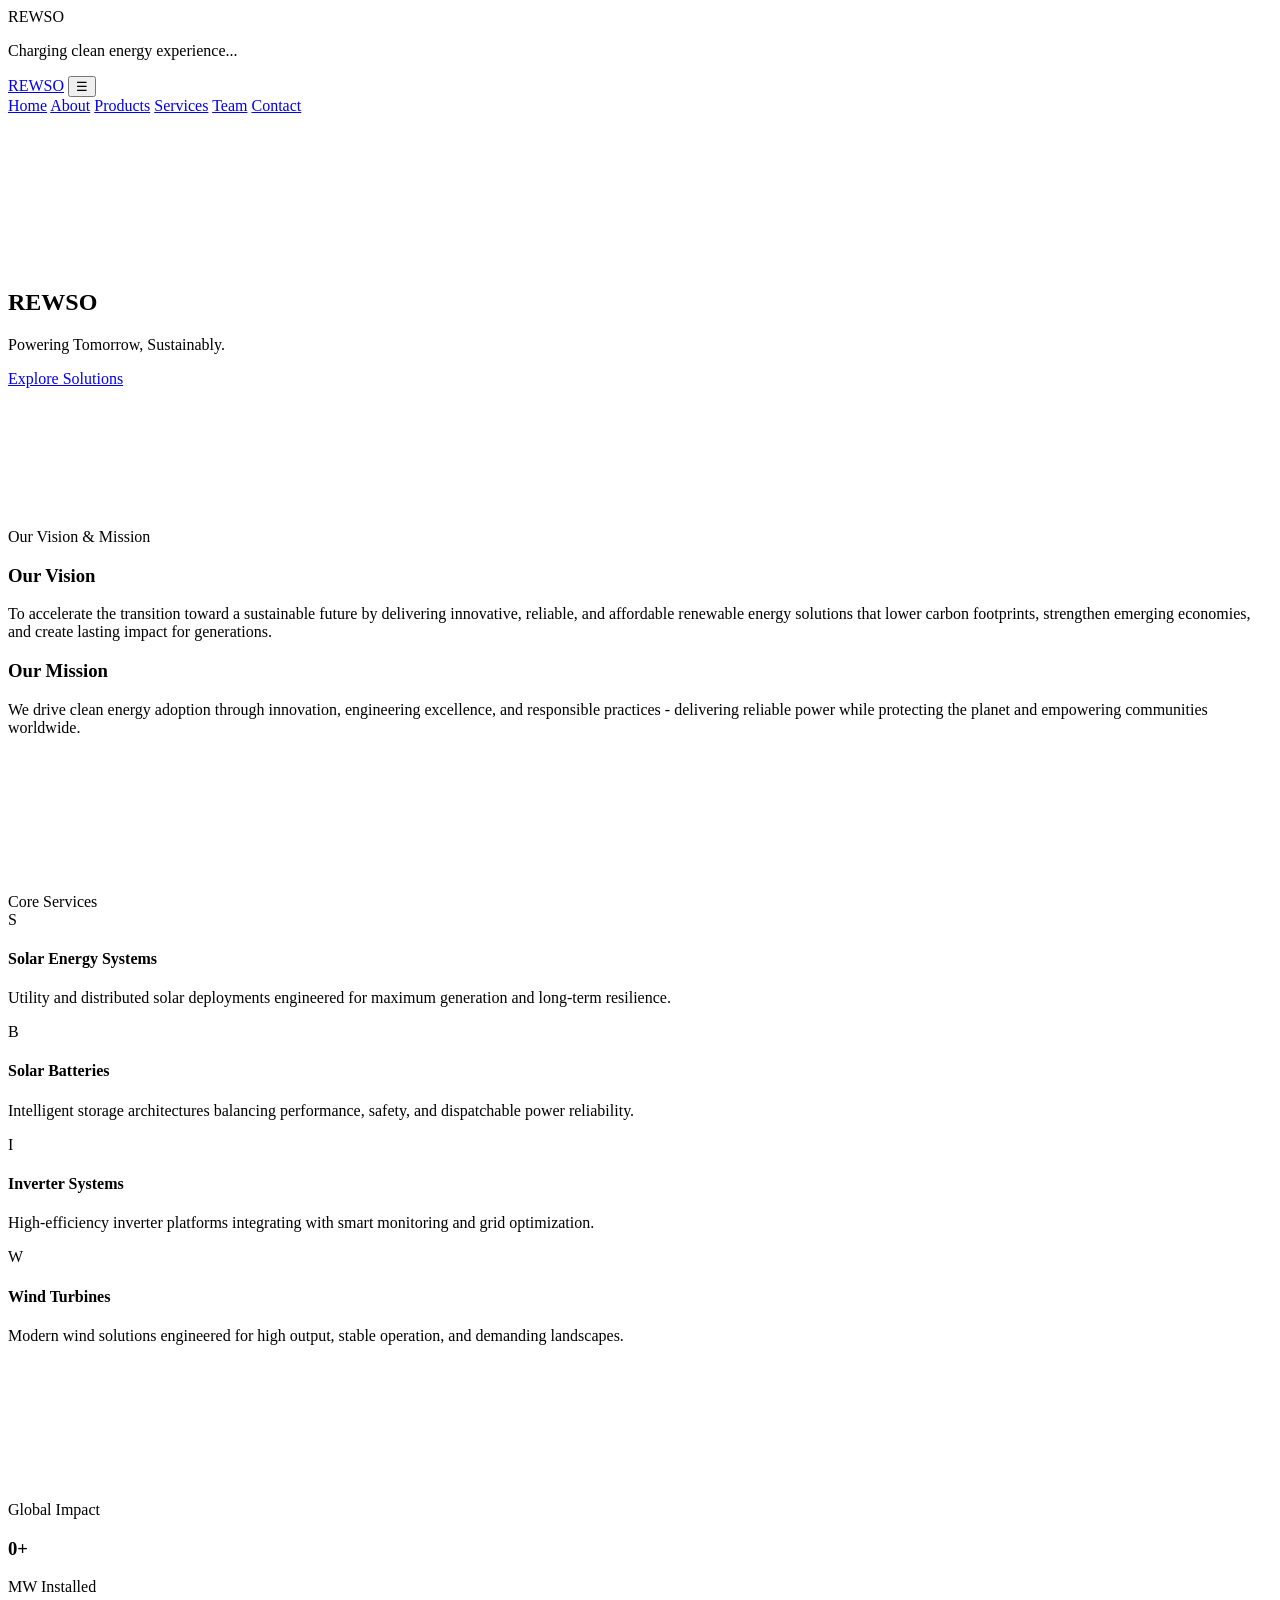
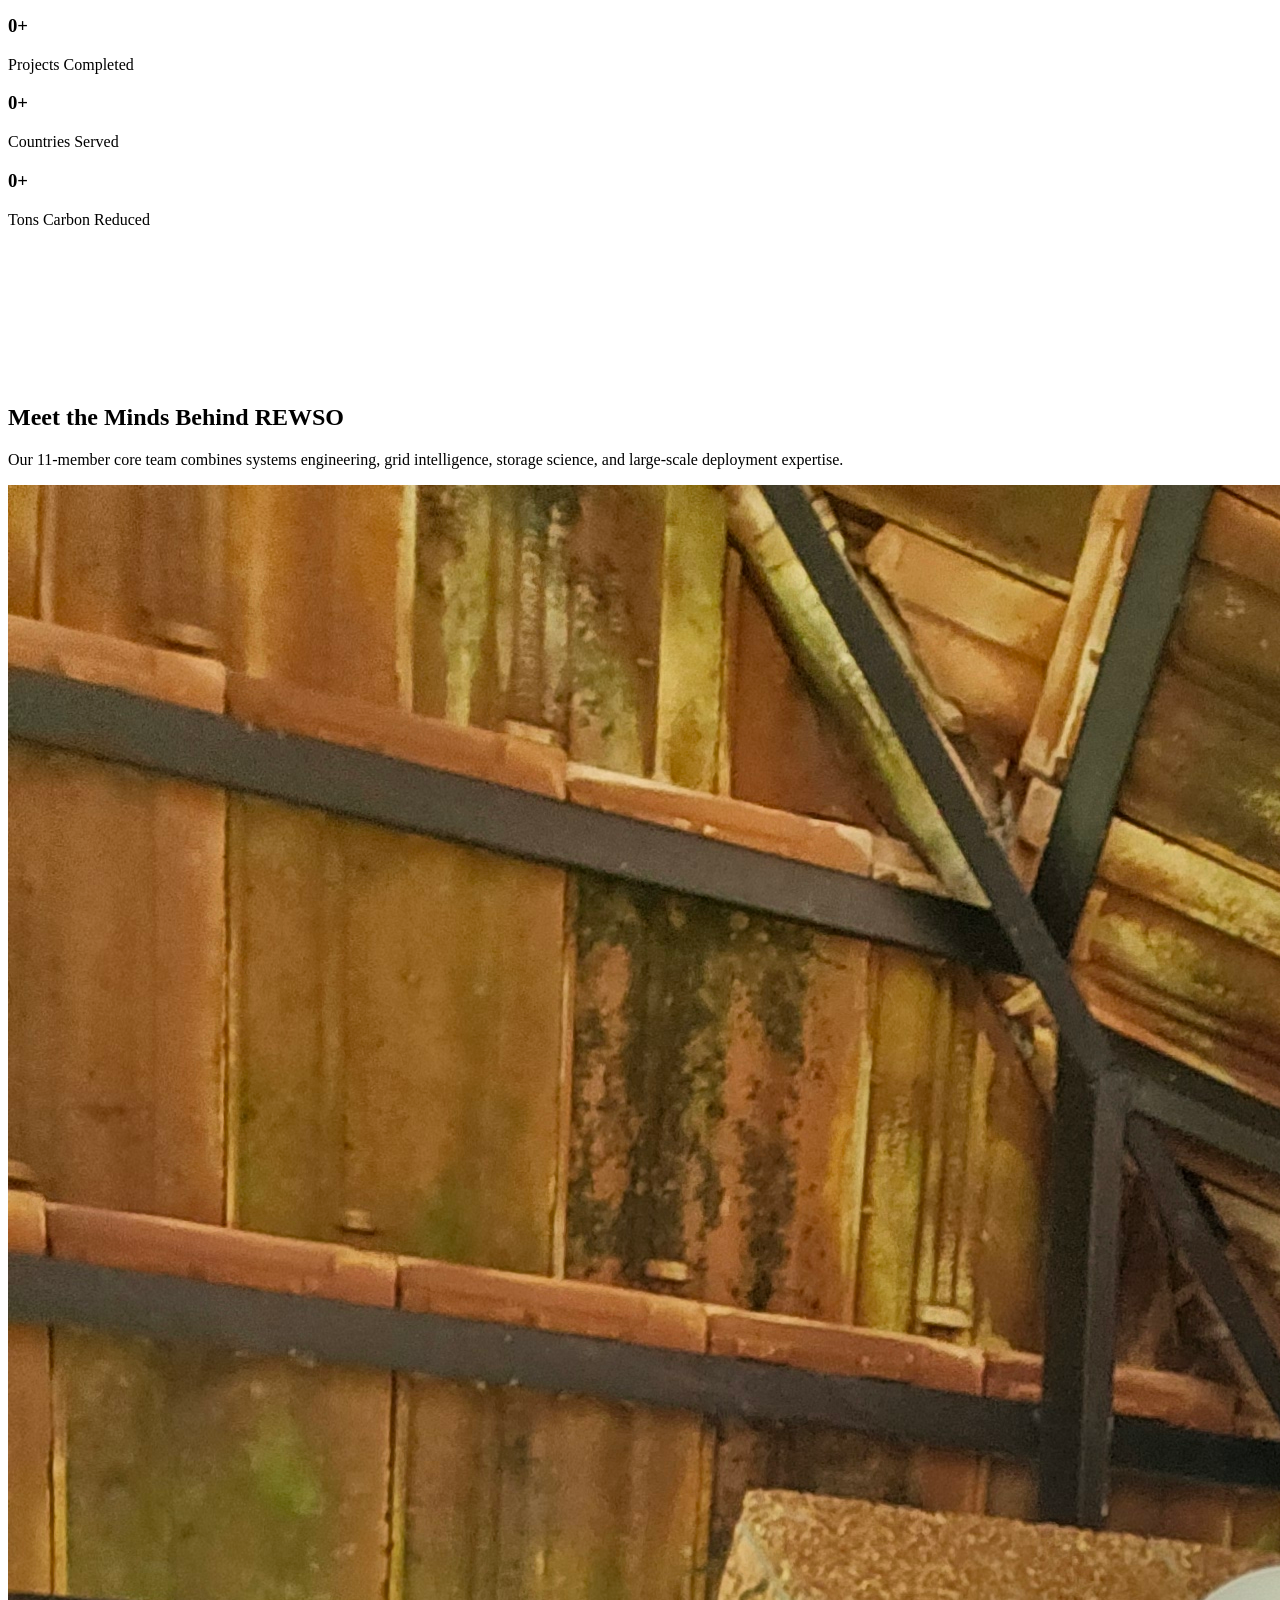
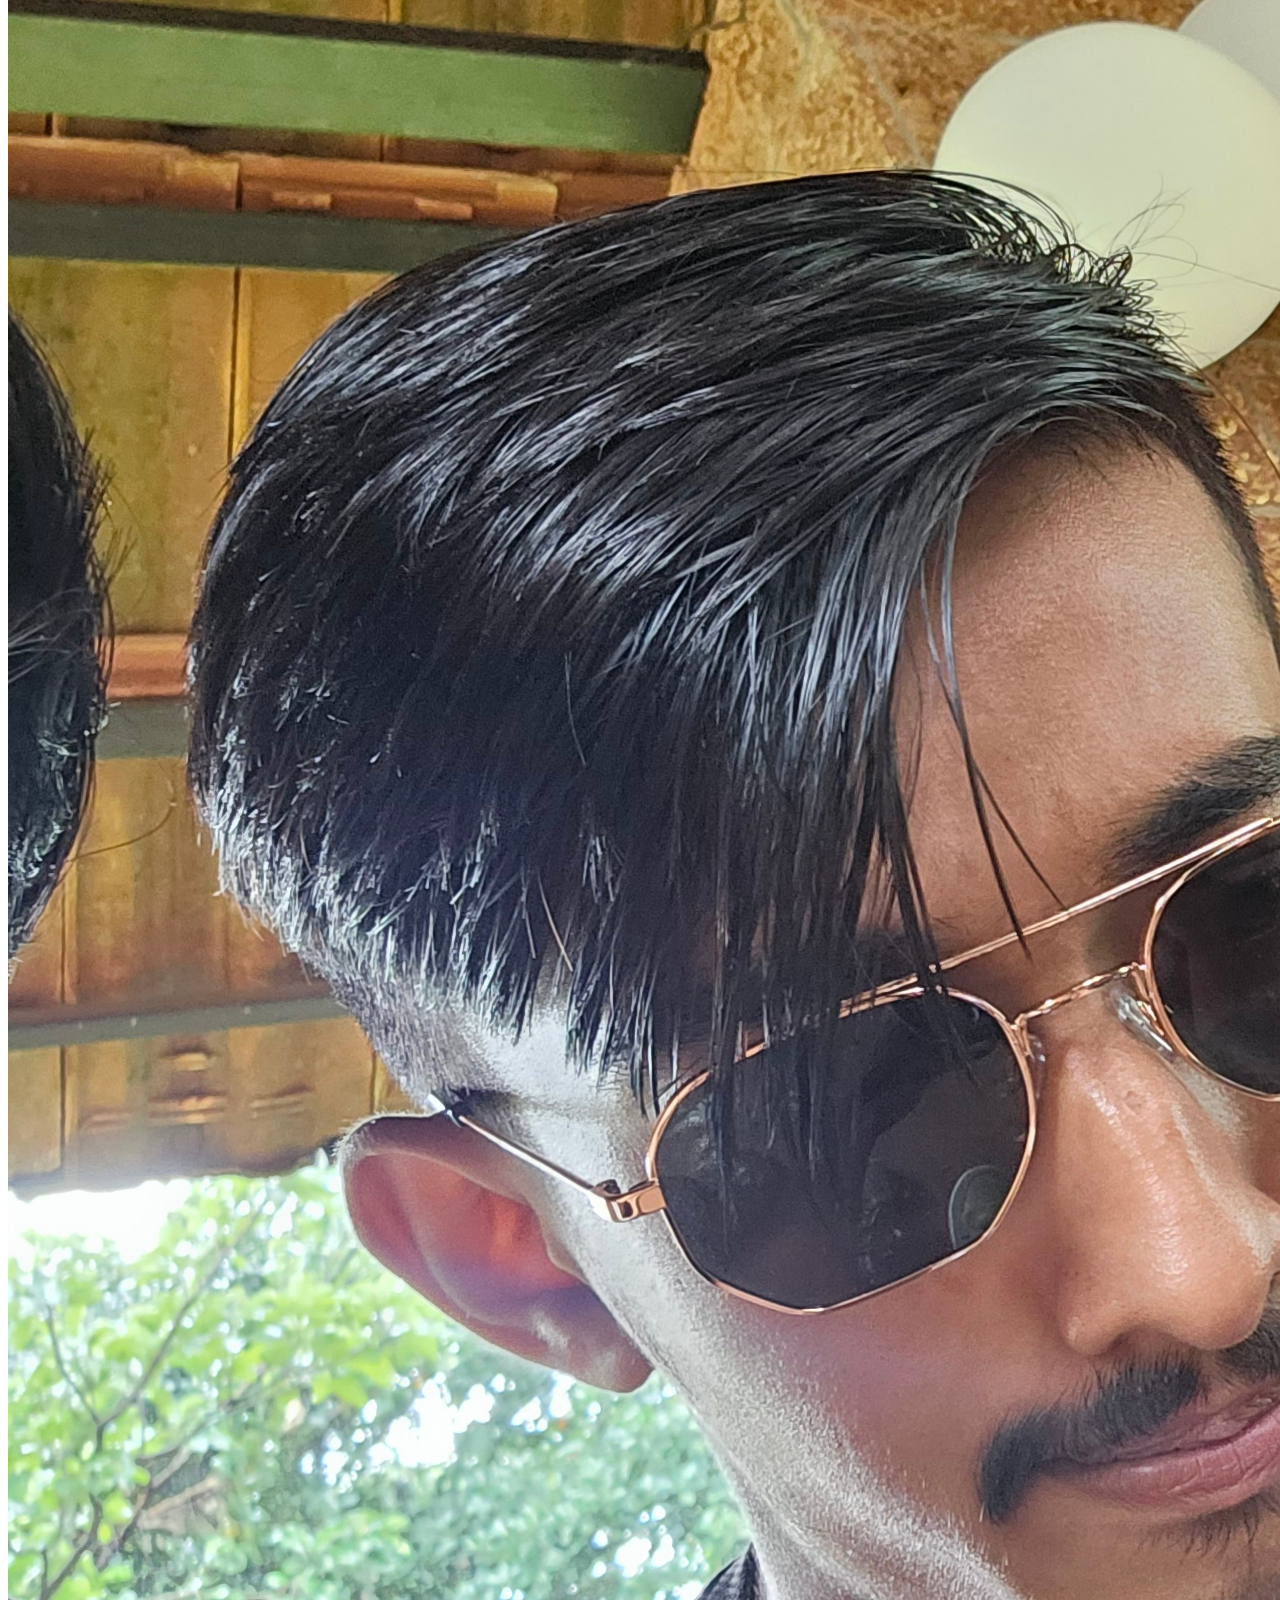
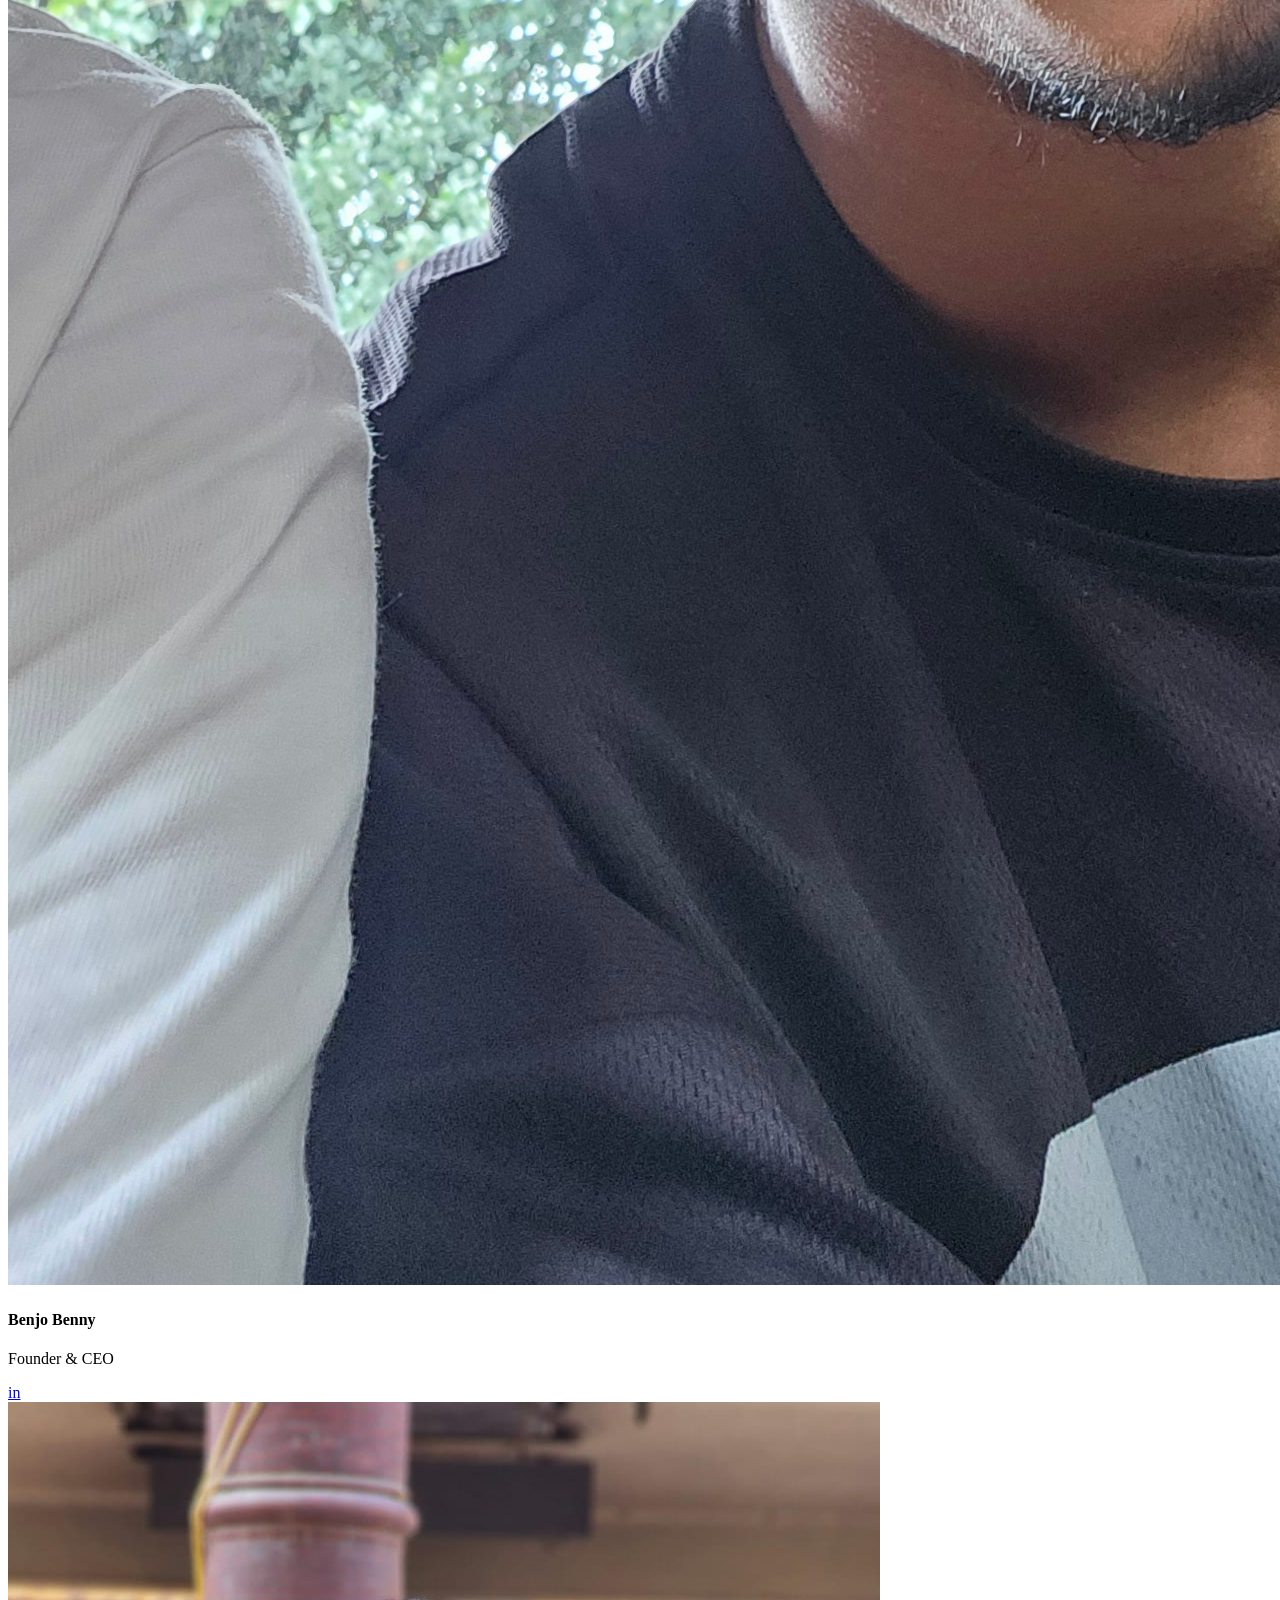
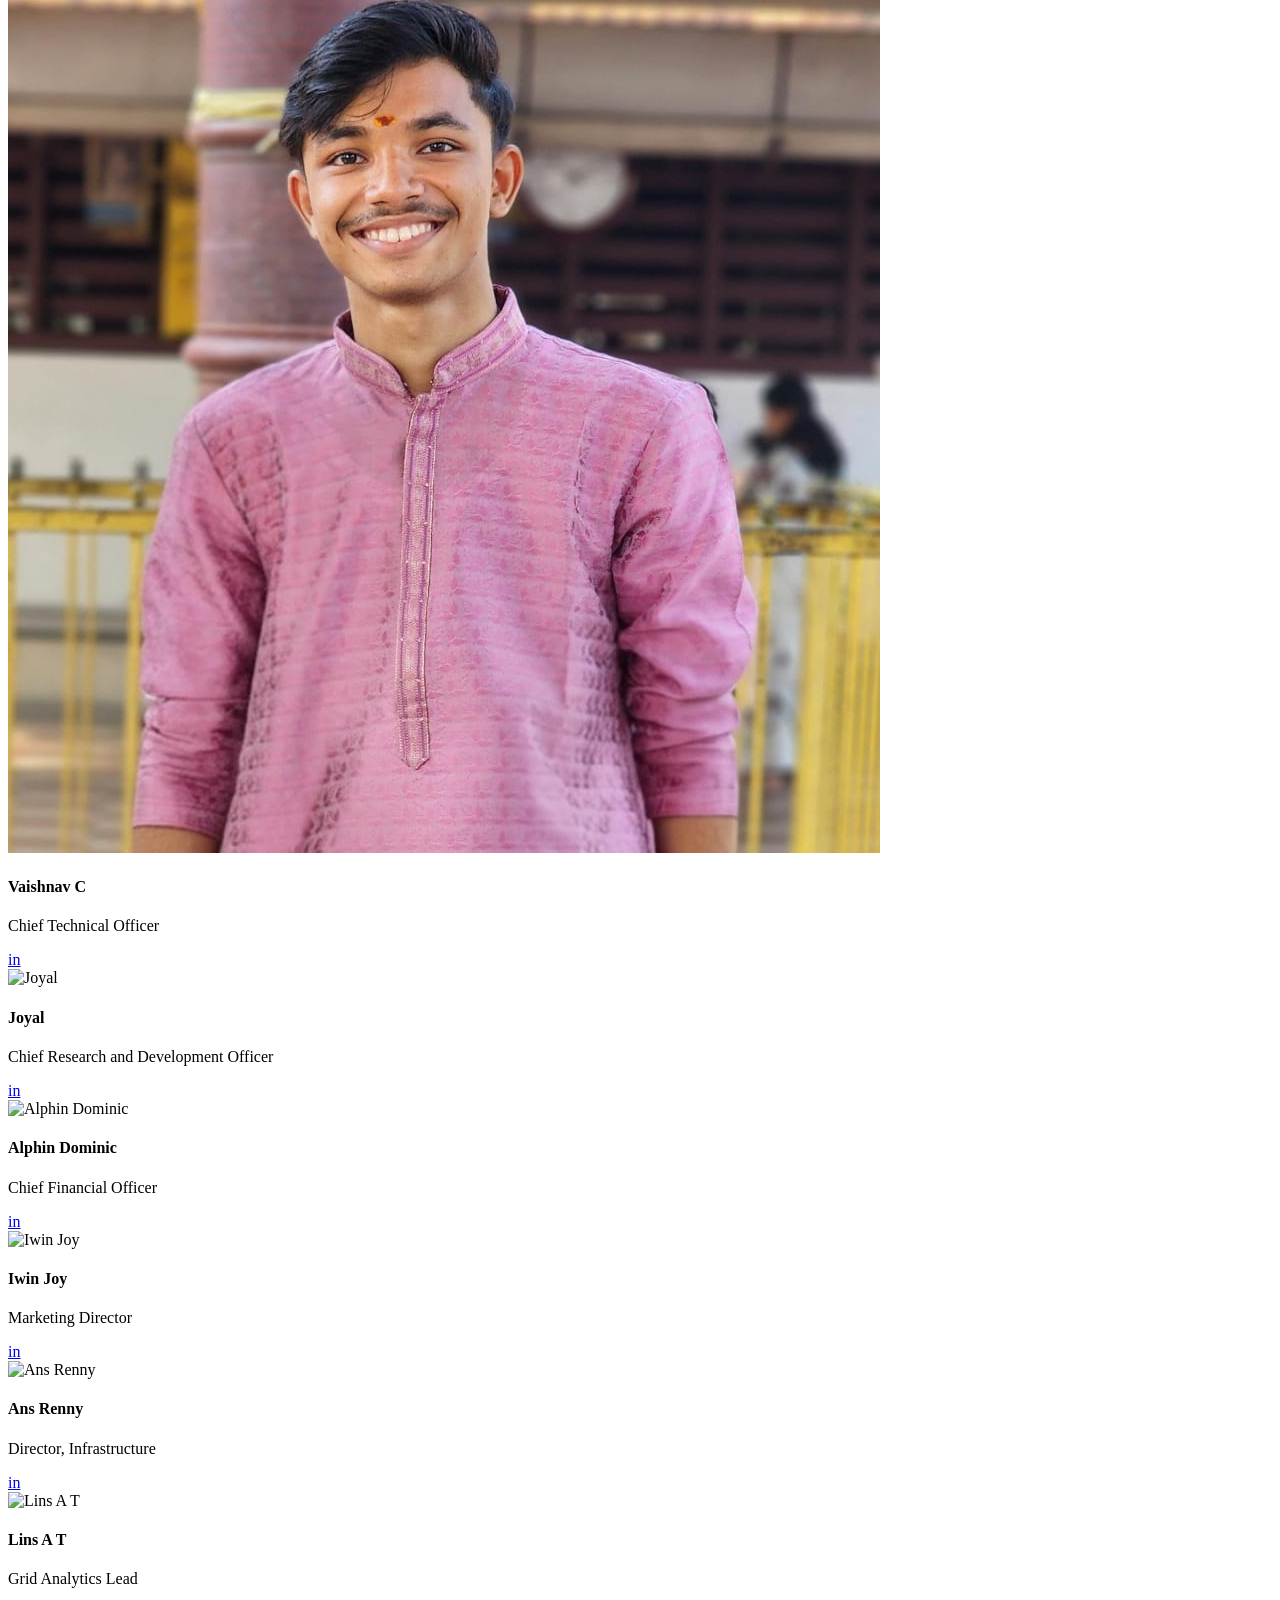
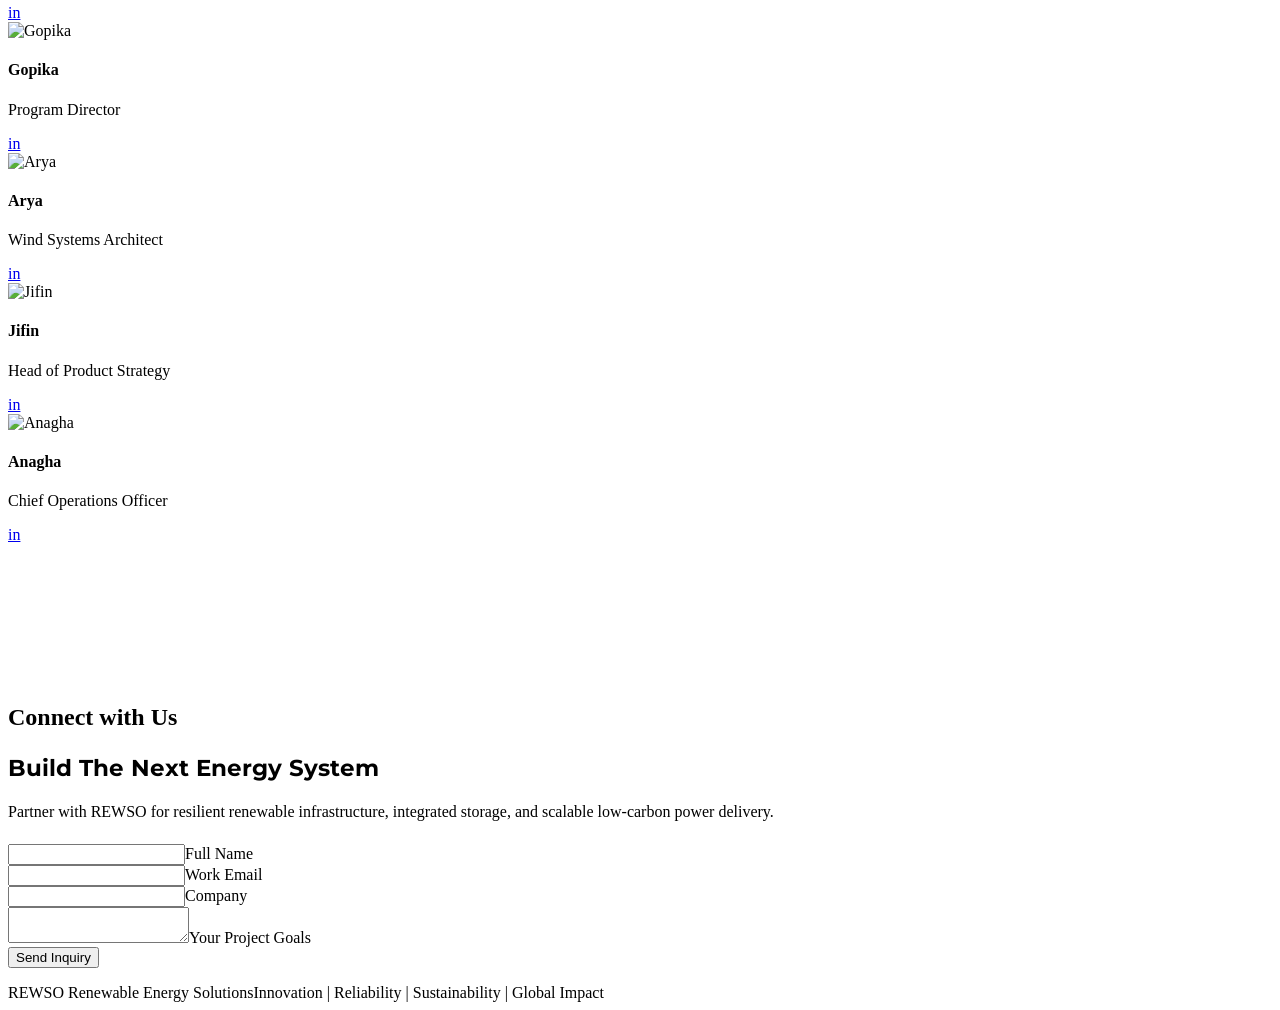
==== commit 796add57: "Update index.html" ====
--- a/index.html
+++ b/index.html
@@ -149,14 +149,14 @@
           </article>
 
           <article class="team-card tilt-card reveal-up">
-            <img class="avatar" loading="lazy" src="assets\images\Screenshot_20260301_175904_Instagram.jpg" alt="Joyal" />
+            <img class="avatar" loading="lazy" src="assets\images\joyal.jpg" alt="Joyal" />
             <h4>Joyal</h4>
             <p class="role">Chief Research and Development Officer</p>
             <a class="linkedin magnetic" href="#">in</a>
           </article>
 
           <article class="team-card tilt-card reveal-up">
-            <img class="avatar" loading="lazy" src="assets\images\20250502_023035.jpg" alt="Alphin Dominic" />
+            <img class="avatar" loading="lazy" src="assets\images\domini.jpeg" alt="Alphin Dominic" />
             <h4>Alphin Dominic</h4>
             <p class="role">Chief Financial Officer</p>
             <a class="linkedin magnetic" href="#">in</a>
@@ -170,14 +170,14 @@
           </article>
 
           <article class="team-card tilt-card reveal-up">
-            <img class="avatar" loading="lazy" src="assets\images\Screenshot_20260301_180236_Instagram.jpg" alt="Ans Renny" />
+            <img class="avatar" loading="lazy" src="assets\images\ans.jpg" alt="Ans Renny" />
             <h4>Ans Renny</h4>
             <p class="role">Director, Infrastructure</p>
             <a class="linkedin magnetic" href="#">in</a>
           </article>
             
           <article class="team-card tilt-card reveal-up">
-            <img class="avatar" loading="lazy" src="assets\images\Screenshot_20260301_180206_Instagram.jpg" alt="Lins A T" />
+            <img class="avatar" loading="lazy" src="assets\images\lins.jpeg" alt="Lins A T" />
             <h4>Lins A T</h4>
             <p class="role">Grid Analytics Lead</p>
             <a class="linkedin magnetic" href="#">in</a>
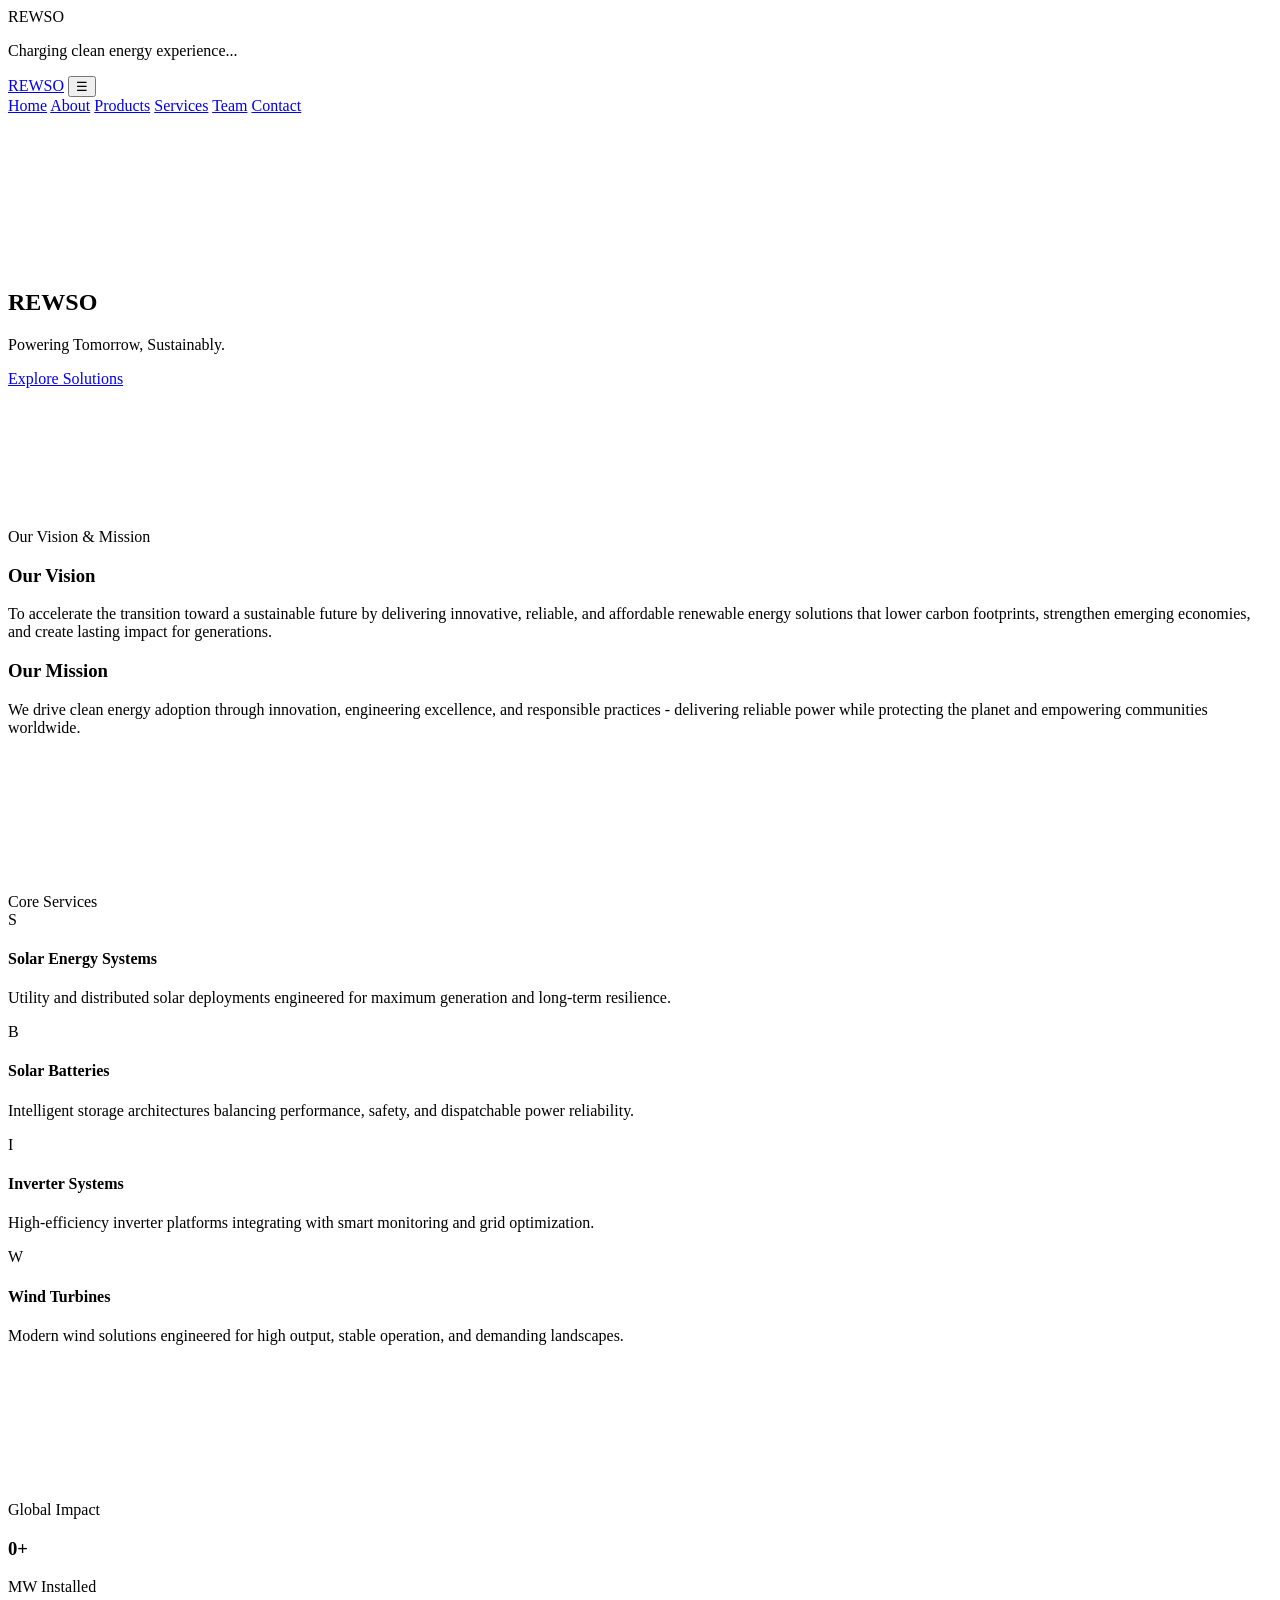
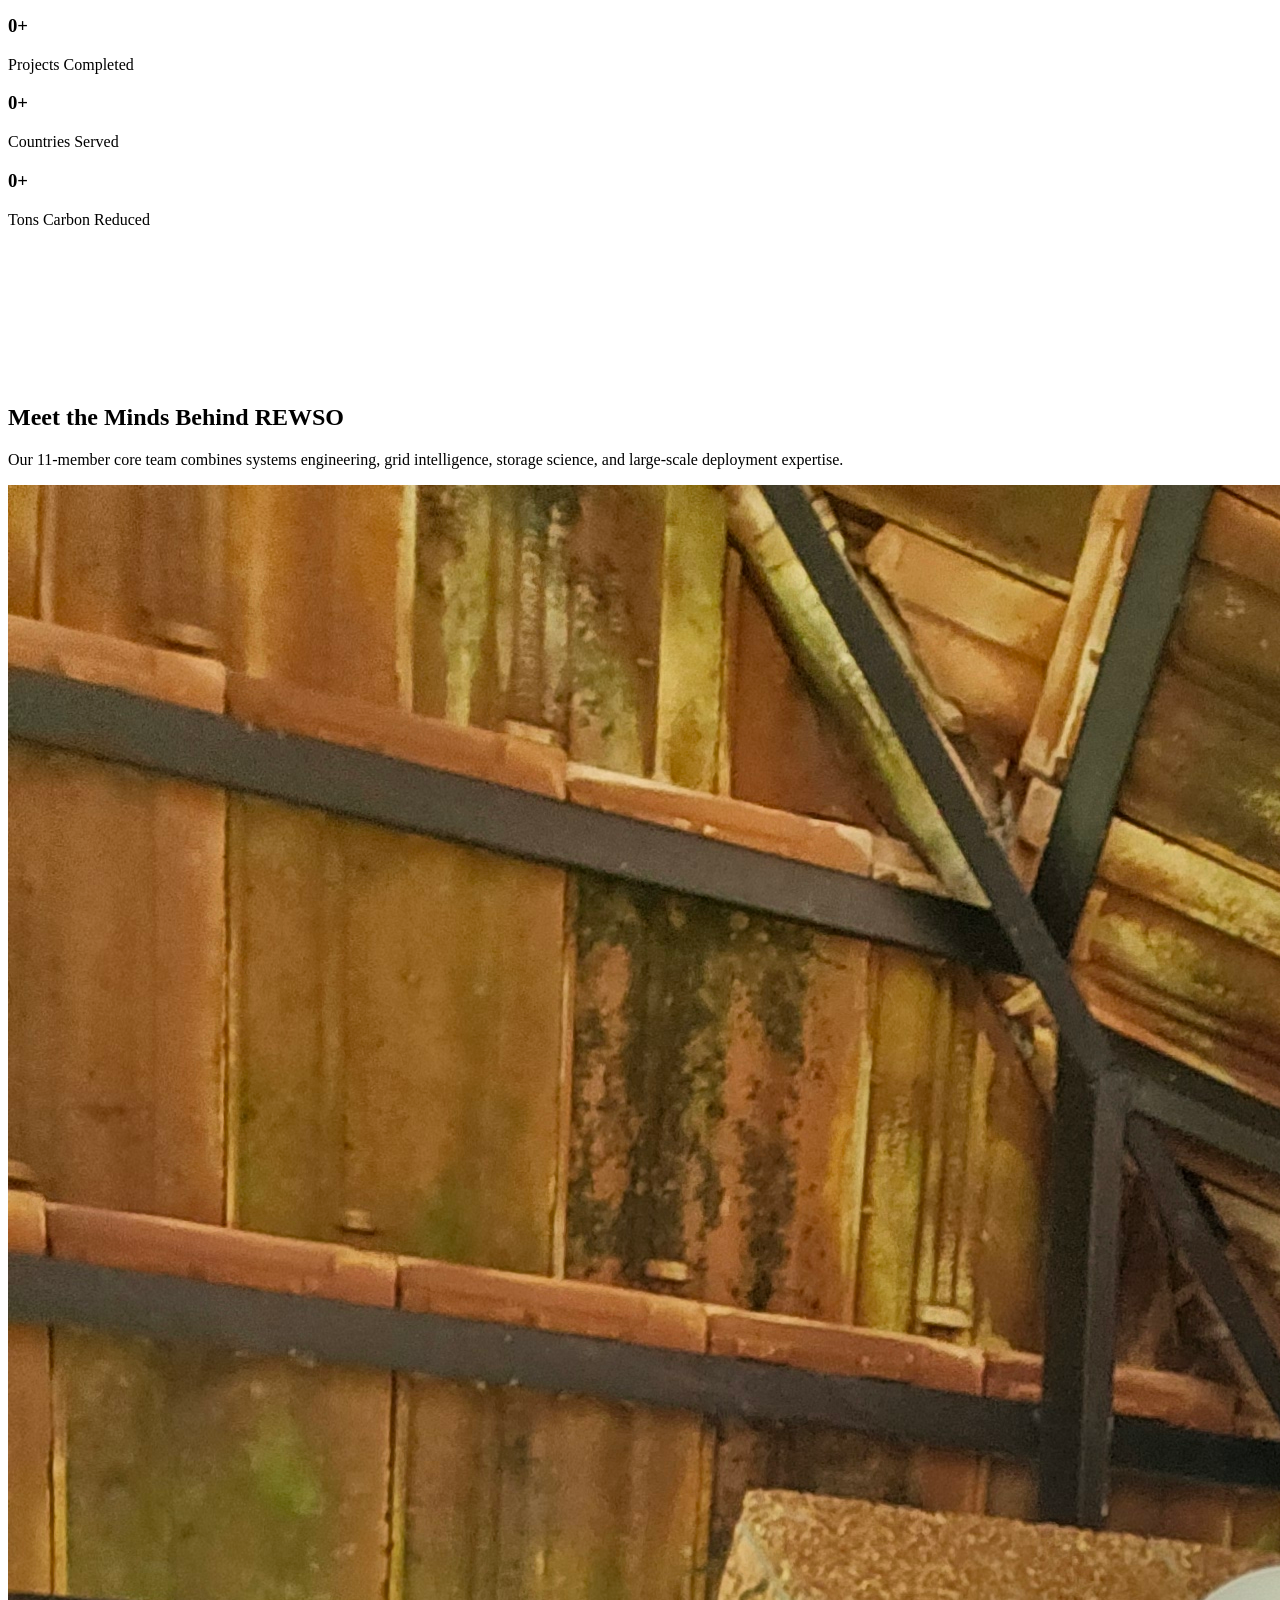
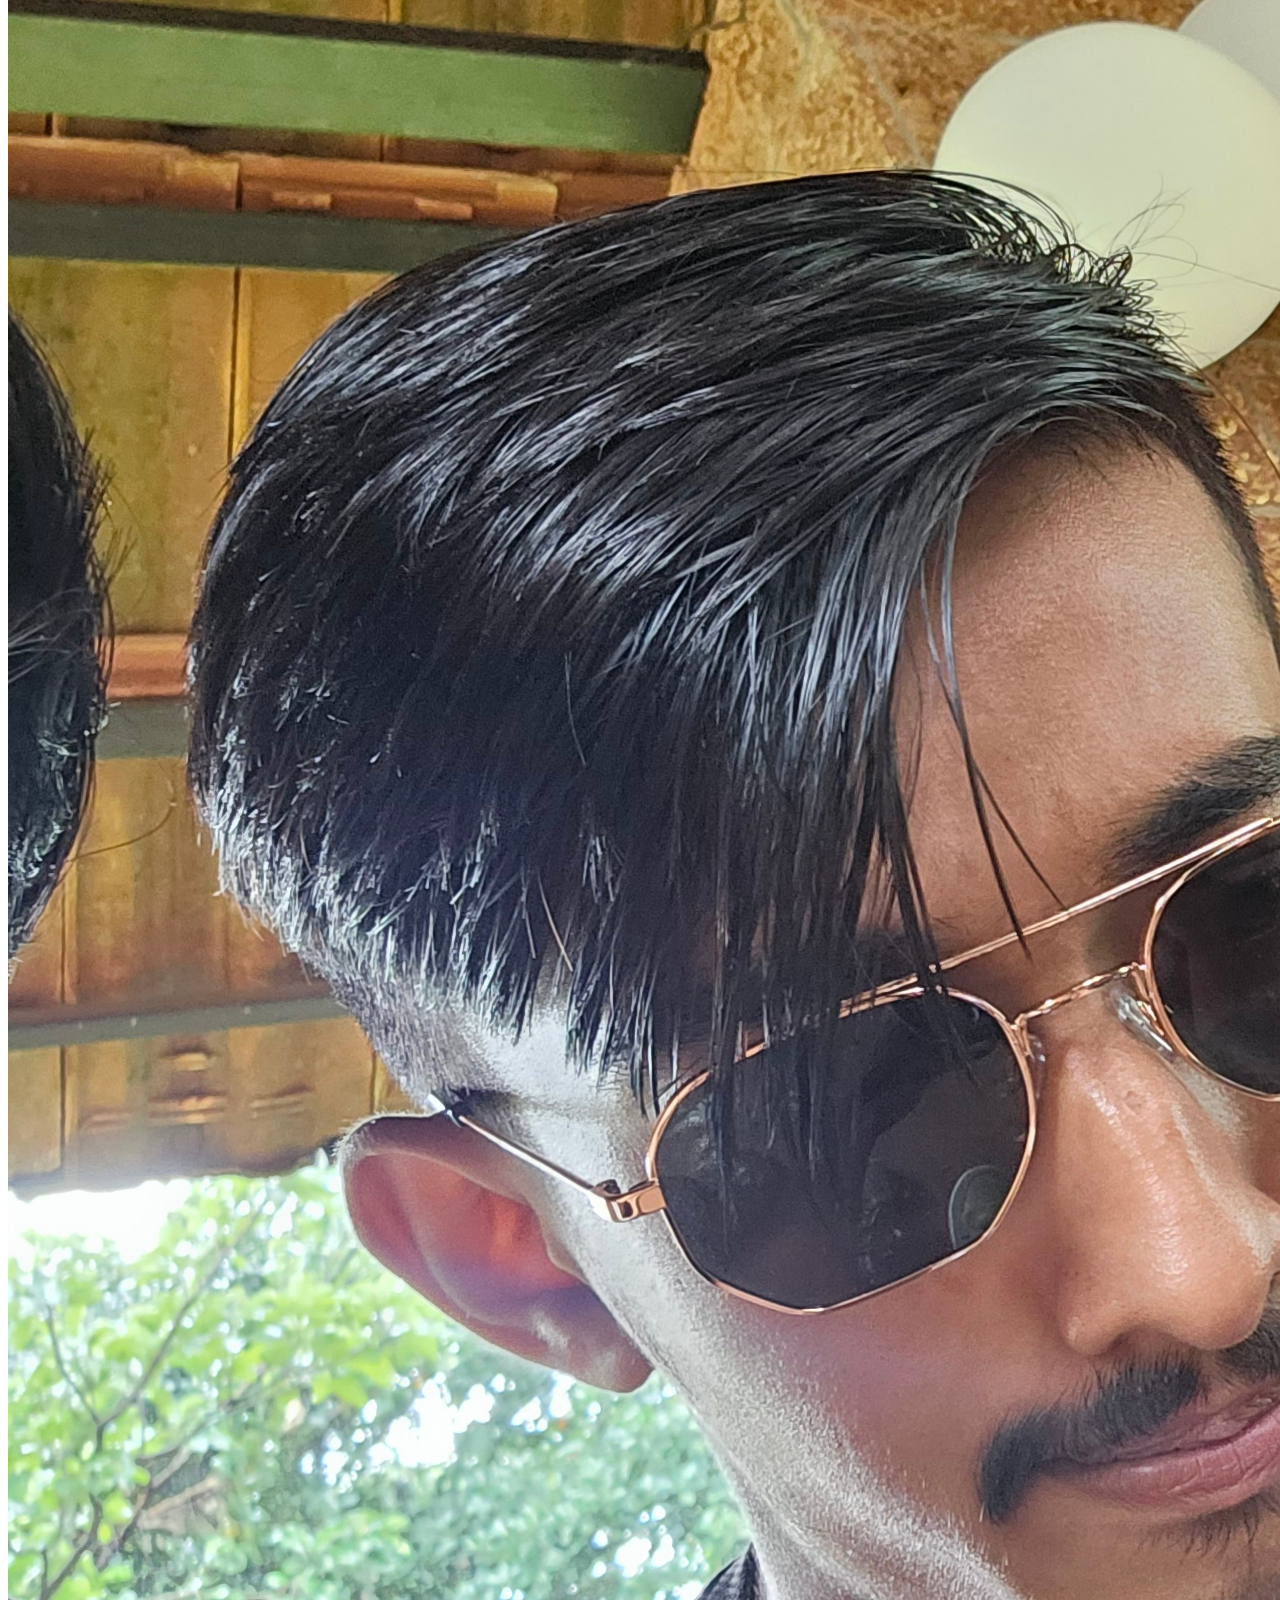
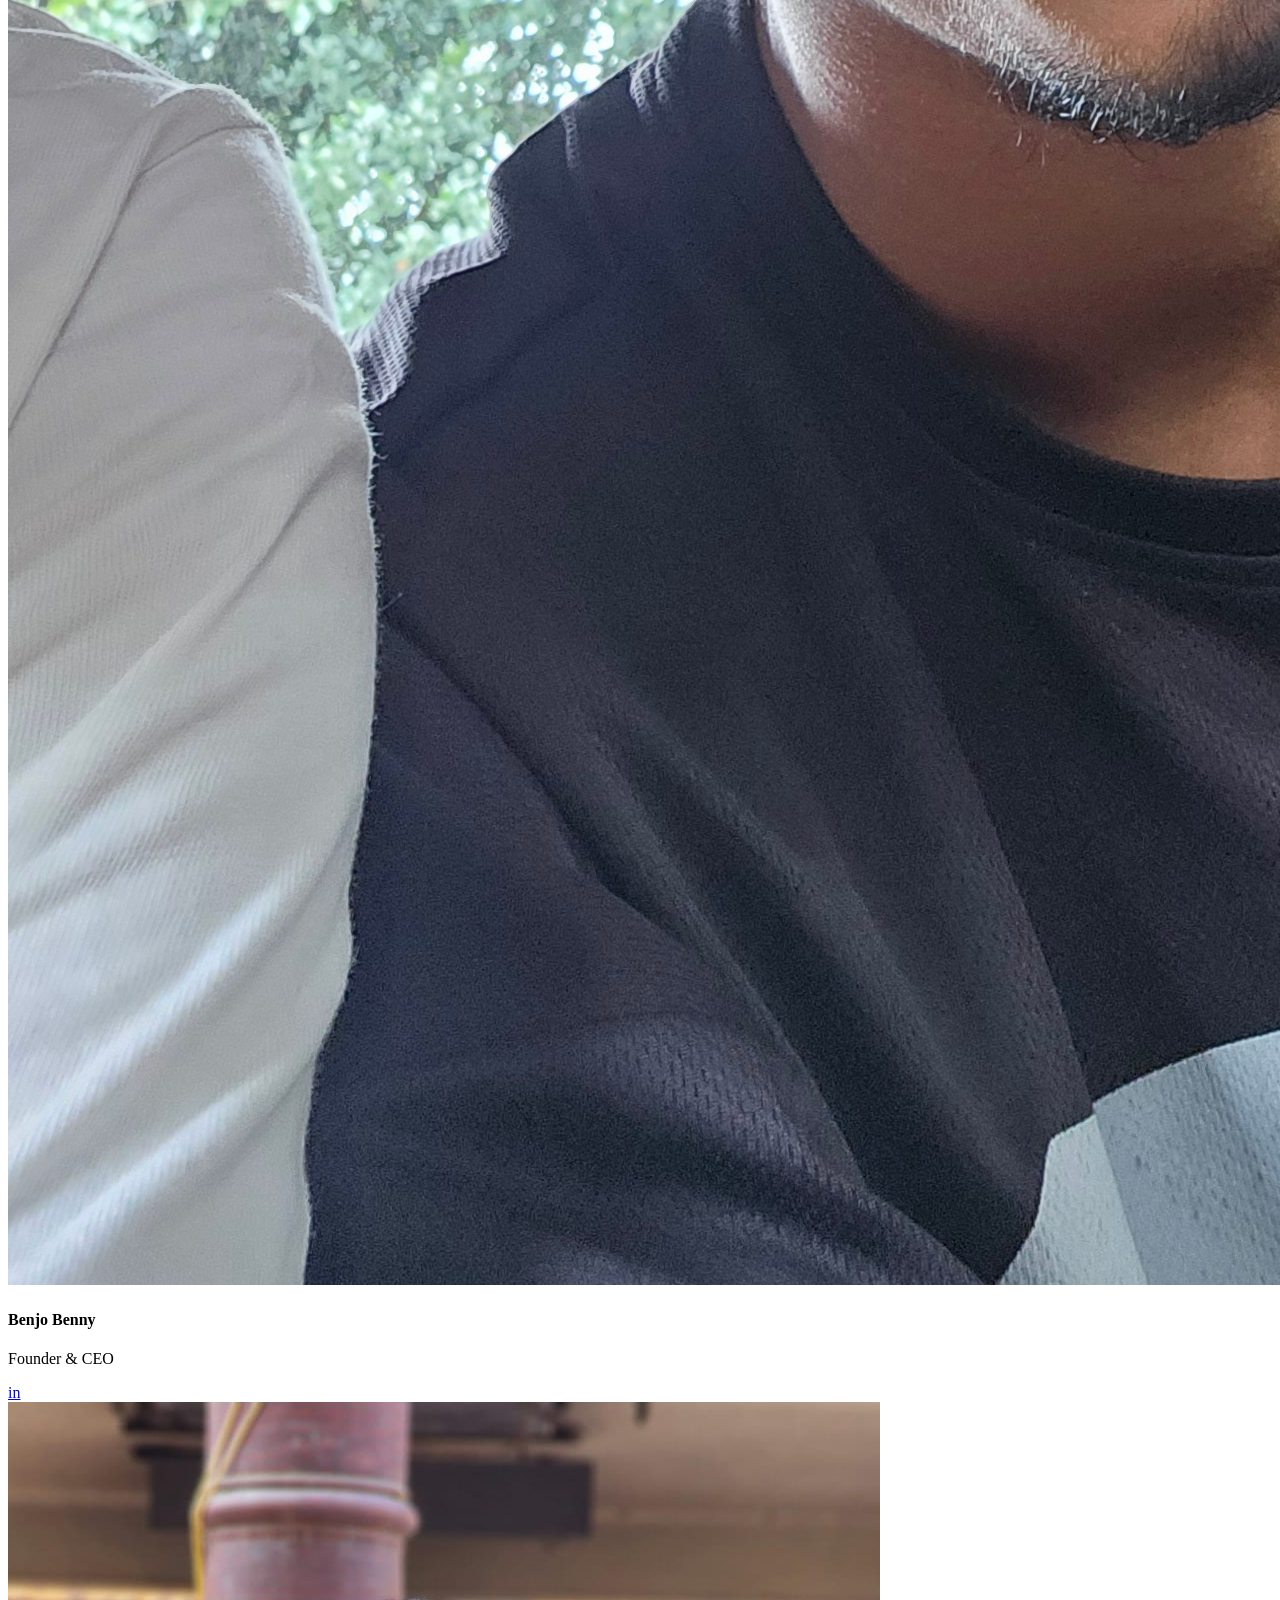
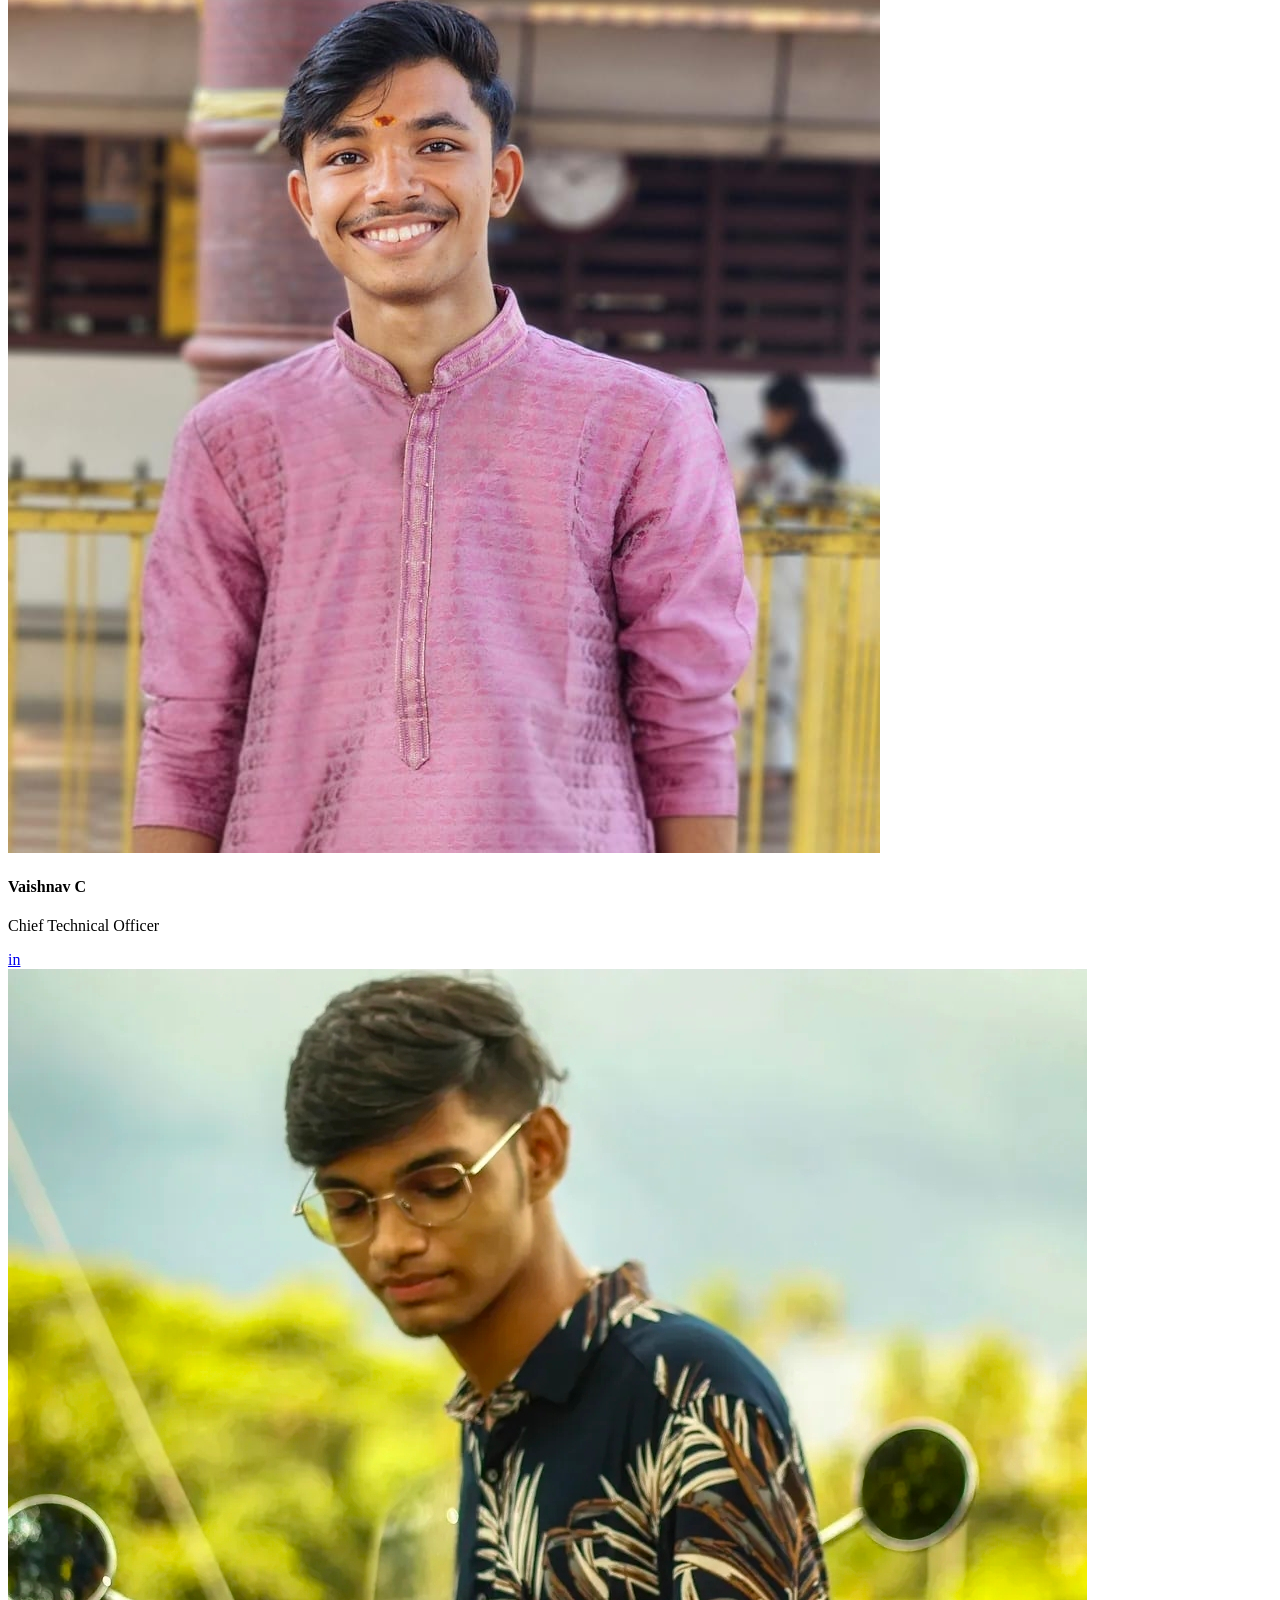
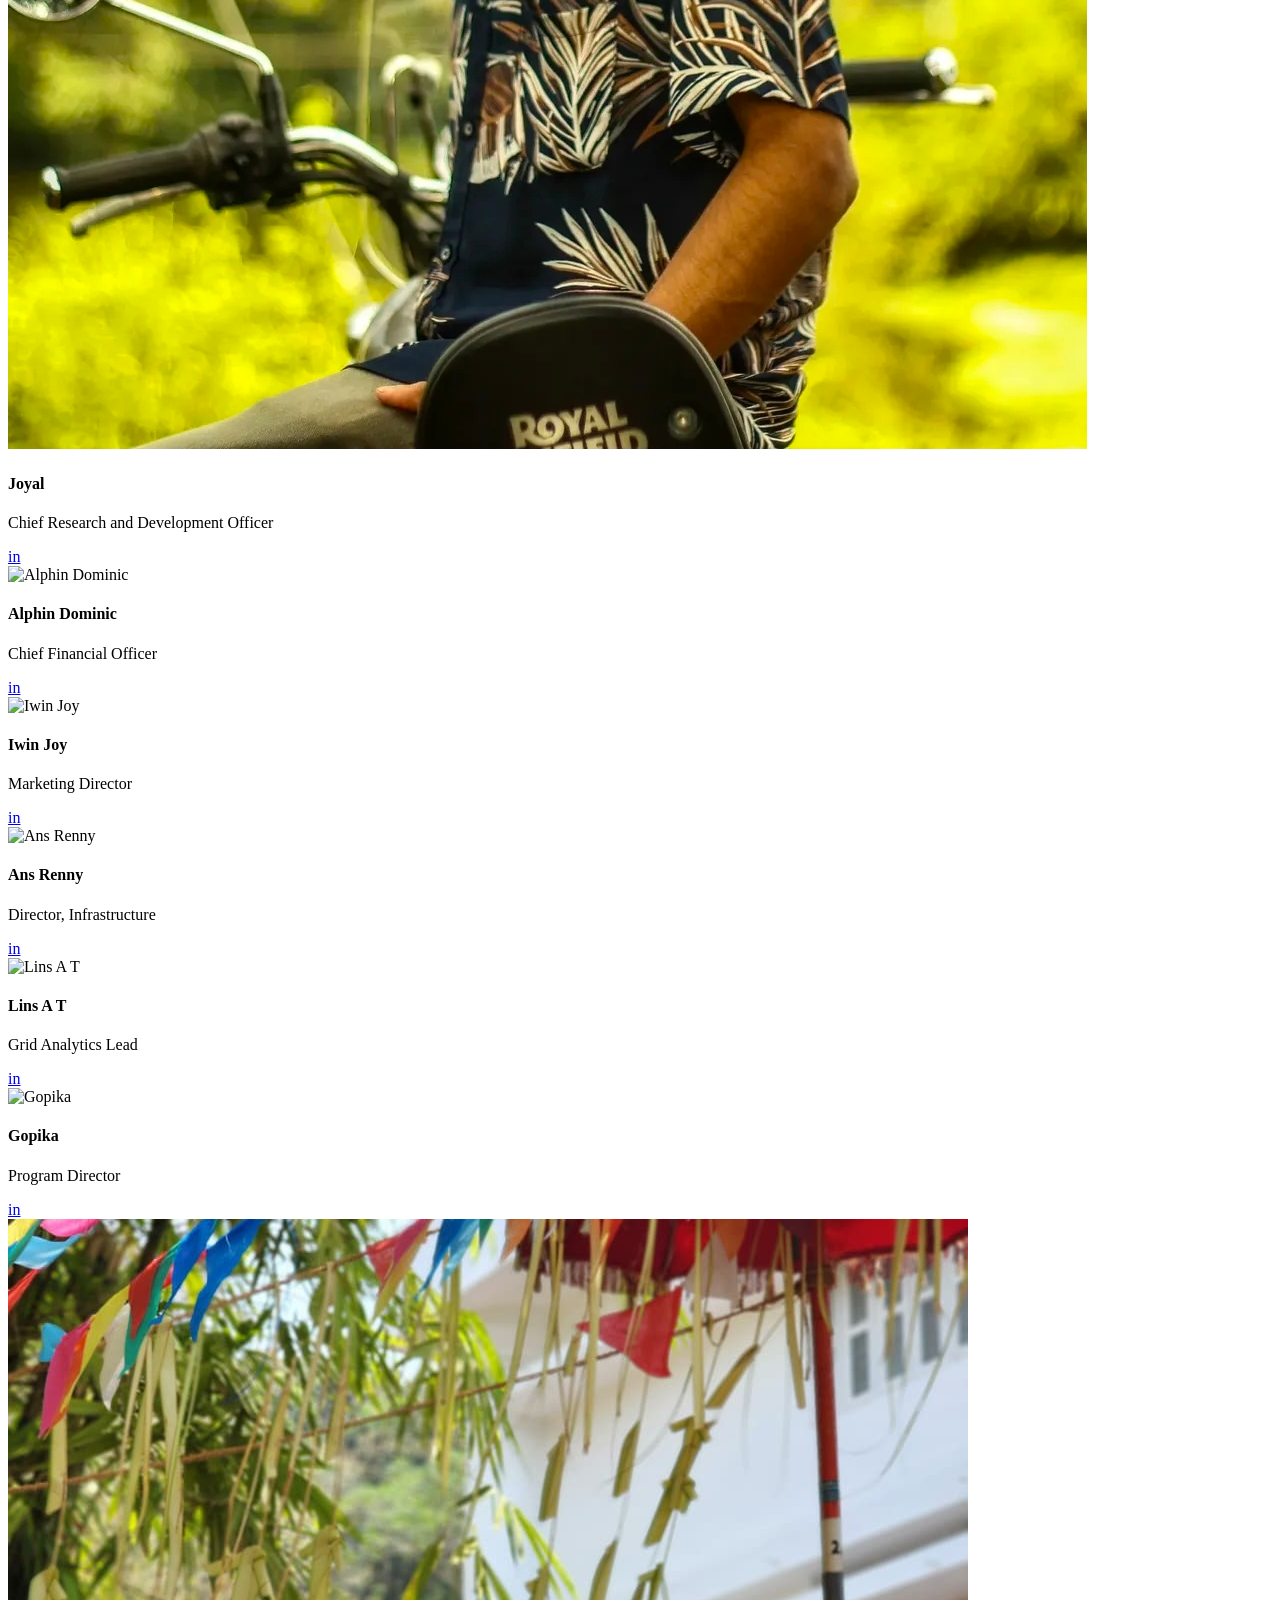
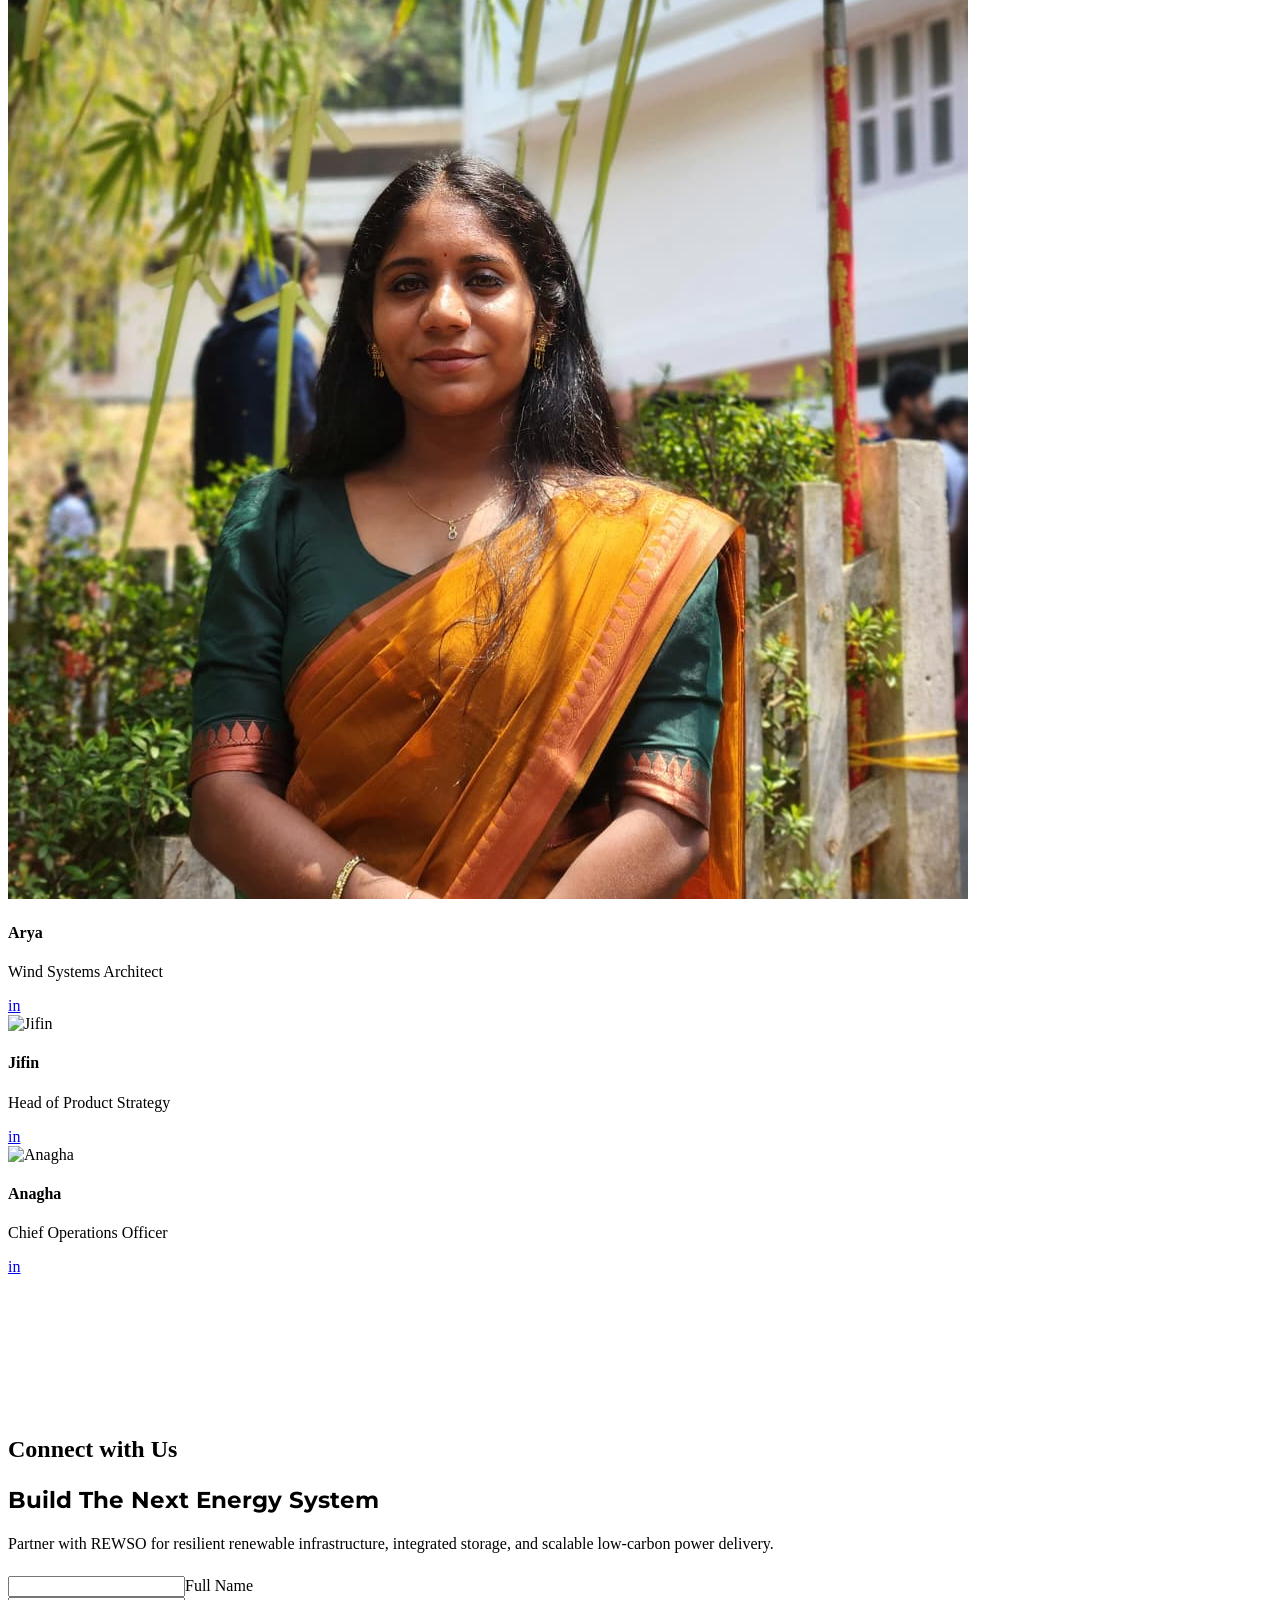
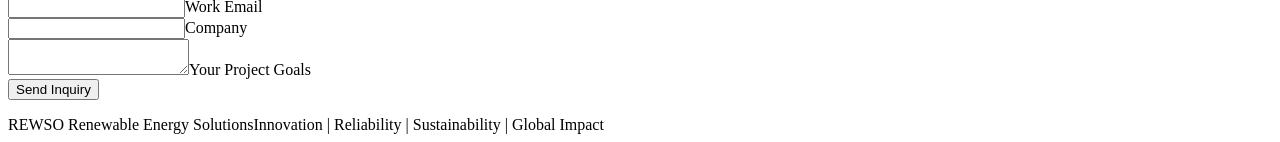
==== commit e512f3e5: "Update index.html" ====
--- a/index.html
+++ b/index.html
@@ -149,7 +149,7 @@
           </article>
 
           <article class="team-card tilt-card reveal-up">
-            <img class="avatar" loading="lazy" src="assets\images\joyal.jpg" alt="Joyal" />
+            <img class="avatar" loading="lazy" src="assets\images\Screenshot_20260301_175904_Instagram.jpg" alt="Joyal" />
             <h4>Joyal</h4>
             <p class="role">Chief Research and Development Officer</p>
             <a class="linkedin magnetic" href="#">in</a>
@@ -191,7 +191,7 @@
           </article>
 
           <article class="team-card tilt-card reveal-up">
-            <img class="avatar" loading="lazy" src="assets\images\arya.jpg" alt="Arya" />
+            <img class="avatar" loading="lazy" src="assets\images\arya.jpeg" alt="Arya" />
             <h4>Arya</h4>
             <p class="role">Wind Systems Architect</p>
             <a class="linkedin magnetic" href="#">in</a>
